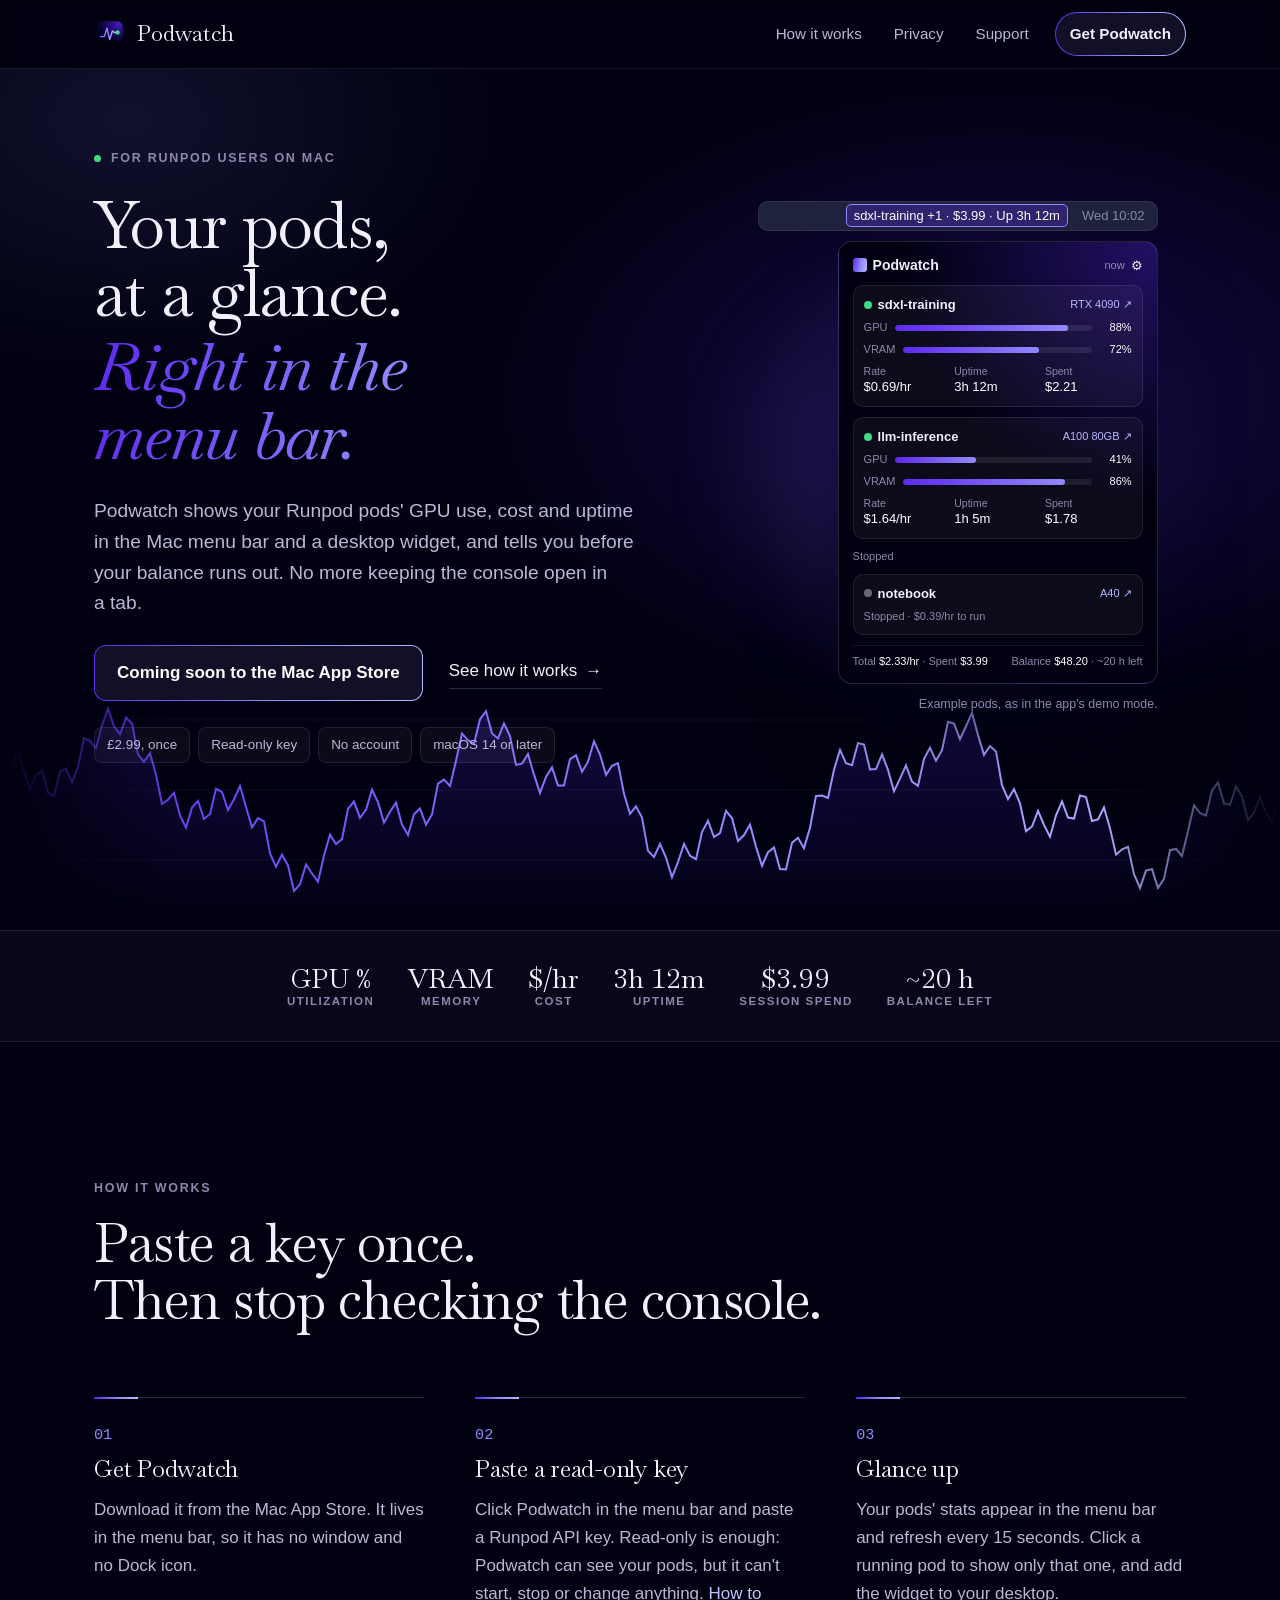
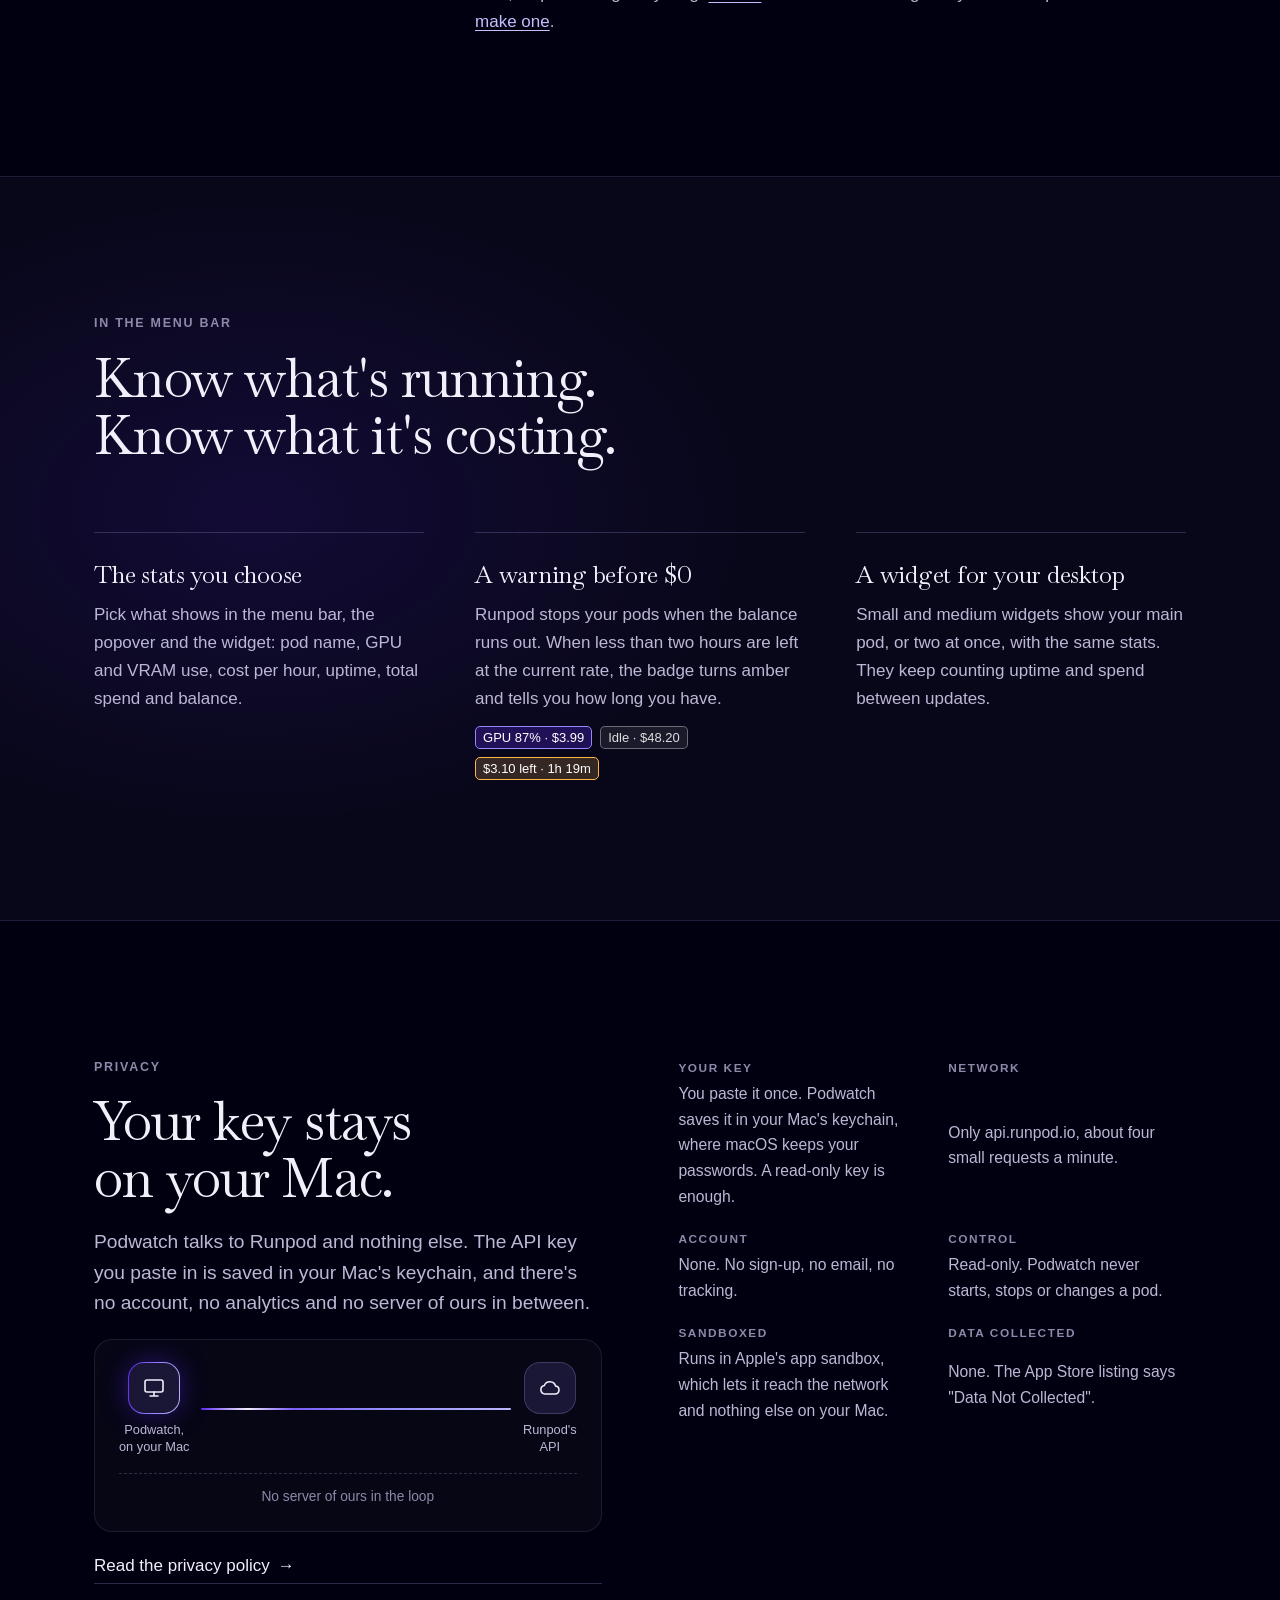
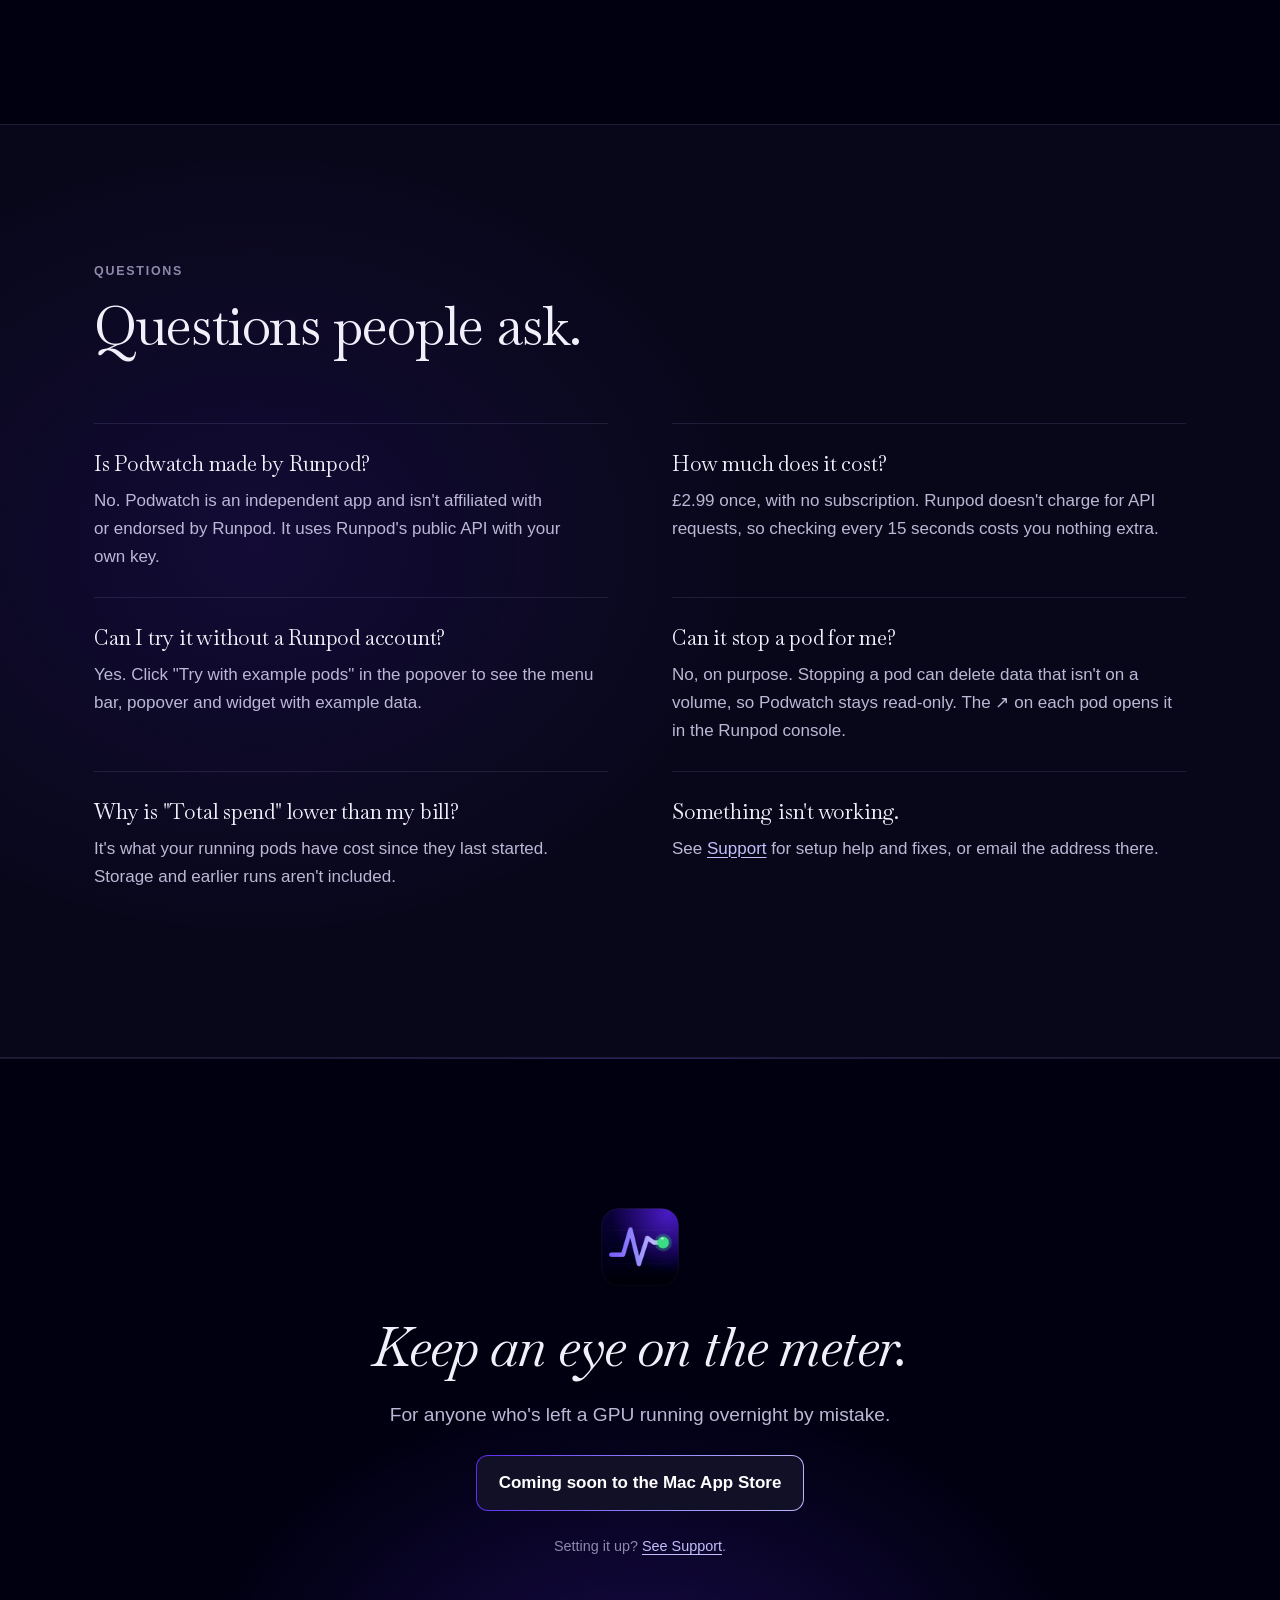
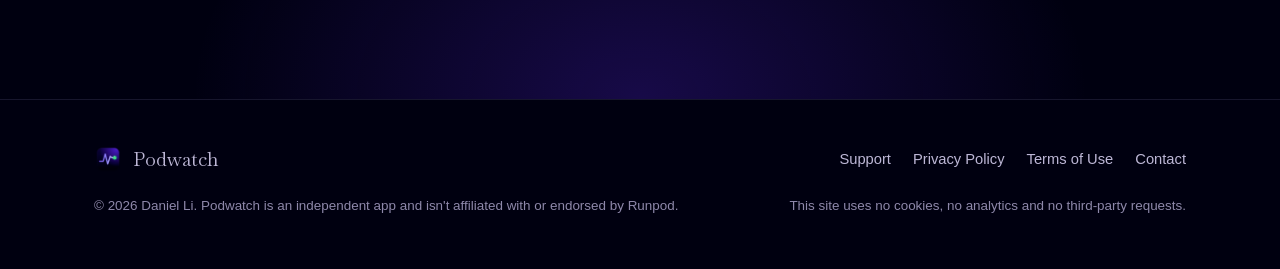
==== index.html @ 07f197e3 "Podwatch support site: home, support and privacy pages Co-Authored-By: Claude Opus 5.5 <noreply@anth" ====
<!doctype html>
<html lang="en">
<head>
<meta charset="utf-8">
<meta name="viewport" content="width=device-width, initial-scale=1, viewport-fit=cover">
<title>Podwatch: Runpod Pod Stats in Your Mac Menu Bar</title>
<meta name="description" content="Podwatch shows your Runpod pods' GPU use, cost, uptime and spend in the Mac menu bar and a desktop widget, and warns you before your balance runs out.">
<link rel="canonical" href="https://dashing-daniel-li.github.io/podwatch-support/">
<meta name="theme-color" content="#000010">
<meta property="og:title" content="Podwatch for Runpod">
<meta property="og:description" content="Your Runpod pods' GPU use, cost and uptime, right in the Mac menu bar.">
<meta property="og:type" content="website">
<meta property="og:url" content="https://dashing-daniel-li.github.io/podwatch-support/">
<meta property="og:image" content="https://dashing-daniel-li.github.io/podwatch-support/assets/icon-512.png">
<link rel="icon" type="image/png" sizes="64x64" href="assets/icon-64.png">
<link rel="apple-touch-icon" href="assets/icon-180.png">
<link rel="preload" href="assets/fonts/baskervville-latin.woff2" as="font" type="font/woff2" crossorigin>
<link rel="stylesheet" href="style.css?v=1">
<script type="application/ld+json">
{
  "@context": "https://schema.org",
  "@type": "SoftwareApplication",
  "name": "Podwatch for Runpod",
  "description": "A Mac menu bar app and widget that shows your Runpod pods' GPU use, cost, uptime and spend, and warns before your balance runs out.",
  "applicationCategory": "DeveloperApplication",
  "operatingSystem": "macOS 14",
  "url": "https://dashing-daniel-li.github.io/podwatch-support/",
  "offers": {"@type": "Offer", "price": "2.99", "priceCurrency": "GBP"},
  "author": {"@type": "Person", "name": "Daniel Li"}
}
</script>
</head>
<body>
<a class="skip" href="#main">Skip to content</a>

<header class="site-header">
  <div class="wrap">
    <a class="brand" href="./"><img src="assets/icon-64.png" alt="" width="32" height="32"><span>Podwatch</span></a>
    <nav class="site-nav" aria-label="Site">
      <a href="./#how">How it works</a>
      <a href="privacy.html">Privacy</a>
      <a href="support.html">Support</a>
      <!-- Swap for the Mac App Store link once the app is approved. -->
      <a class="get" href="./#get">Get Podwatch</a>
    </nav>
  </div>
</header>

<main id="main">

<section class="hero" aria-labelledby="hero-title">
  <canvas class="hero-trace" aria-hidden="true"></canvas>
  <div class="wrap">
    <div class="hero-copy">
      <p class="eyebrow"><span class="live" aria-hidden="true"></span>For Runpod users on Mac</p>
      <h1 id="hero-title">Your pods, at a glance. <em class="accent">Right in the menu bar.</em></h1>
      <p class="lede">Podwatch shows your Runpod pods' GPU use, cost and uptime in the Mac menu bar and a desktop widget, and tells you before your balance runs out. No more keeping the console open in a tab.</p>
      <div class="hero-cta" id="get">
        <!-- Replace with Apple's "Download on the Mac App Store" badge and link once approved. -->
        <span class="btn soon">Coming soon to the Mac App Store</span>
        <a class="text-link" href="#how">See how it works <span aria-hidden="true">→</span></a>
      </div>
      <ul class="hero-facts" aria-label="At a glance">
        <li>£2.99, once</li><li>Read-only key</li><li>No account</li><li>macOS 14 or later</li>
      </ul>
    </div>

    <div class="stage">
      <div class="desk" role="img" aria-label="The Podwatch menu bar badge reading sdxl-training +1 · $3.99 · Up 3h 12m, with the popover open below it showing two running pods, one stopped pod and the account balance.">
        <div class="menubar"><span class="badge">sdxl-training +1 · $3.99 · Up 3h 12m</span><span class="dim">Wed 10:02</span></div>
        <div class="pop">
          <div class="ph"><span class="sq"></span><b>Podwatch</b><span class="t">now</span><span aria-hidden="true">⚙︎</span></div>
          <div class="card">
            <div class="row"><span class="dot"></span><span class="nm">sdxl-training</span><span class="gpu">RTX 4090 ↗</span></div>
            <div class="g">GPU<i><b data-w="87" style="--w:87%"></b></i><em>87%</em></div>
            <div class="g">VRAM<i><b data-w="71" style="--w:71%"></b></i><em>71%</em></div>
            <div class="figs"><div>Rate<b>$0.69/hr</b></div><div>Uptime<b>3h 12m</b></div><div>Spent<b>$2.21</b></div></div>
          </div>
          <div class="card">
            <div class="row"><span class="dot"></span><span class="nm">llm-inference</span><span class="gpu">A100 80GB ↗</span></div>
            <div class="g">GPU<i><b data-w="42" style="--w:42%"></b></i><em>42%</em></div>
            <div class="g">VRAM<i><b data-w="88" style="--w:88%"></b></i><em>88%</em></div>
            <div class="figs"><div>Rate<b>$1.64/hr</b></div><div>Uptime<b>1h 5m</b></div><div>Spent<b>$1.78</b></div></div>
          </div>
          <span class="grp">Stopped</span>
          <div class="card">
            <div class="row"><span class="dot off"></span><span class="nm">notebook</span><span class="gpu">A40 ↗</span></div>
            <span class="stopped">Stopped · $0.39/hr to run</span>
          </div>
          <div class="sum"><span>Total <b>$2.33/hr</b> · Spent <b>$3.99</b></span><span>Balance <b>$48.20</b> · ~20 h left</span></div>
        </div>
        <p class="example">Example pods, as in the app's demo mode.</p>
      </div>
    </div>
  </div>
</section>

<section class="band" aria-label="What it shows">
  <div class="wrap">
    <ul>
      <li><b>GPU %</b><span>Utilization</span></li>
      <li><b>VRAM</b><span>Memory</span></li>
      <li><b>$/hr</b><span>Cost</span></li>
      <li><b>3h 12m</b><span>Uptime</span></li>
      <li><b>$3.99</b><span>Session spend</span></li>
      <li><b>~20 h</b><span>Balance left</span></li>
    </ul>
  </div>
</section>

<section class="section" id="how" aria-labelledby="how-title">
  <div class="wrap">
    <div class="section-head">
      <p class="eyebrow">How it works</p>
      <h2 id="how-title">Paste a key once. <br>Then stop checking the console.</h2>
    </div>
    <ol class="steps-flow">
      <li>
        <h3>Get Podwatch</h3>
        <p>Download it from the Mac App Store. It lives in the menu bar, so it has no window and no Dock icon.</p>
      </li>
      <li>
        <h3>Paste a read-only key</h3>
        <p>Click Podwatch in the menu bar and paste a Runpod API key. Read-only is enough: Podwatch can see your pods, but it can't start, stop or change anything. <a href="support.html#api-key">How to make one</a>.</p>
      </li>
      <li>
        <h3>Glance up</h3>
        <p>Your pods' stats appear in the menu bar and refresh every 15 seconds. Click a running pod to show only that one, and add the widget to your desktop.</p>
      </li>
    </ol>
  </div>
</section>

<section class="section alt" aria-labelledby="features-title">
  <div class="wrap">
    <div class="section-head">
      <p class="eyebrow">In the menu bar</p>
      <h2 id="features-title">Know what's running. <br>Know what it's costing.</h2>
    </div>
    <ul class="features">
      <li>
        <h3>The stats you choose</h3>
        <p>Pick what shows in the menu bar, the popover and the widget: pod name, GPU and VRAM use, cost per hour, uptime, total spend and balance.</p>
      </li>
      <li>
        <h3>A warning before $0</h3>
        <p>Runpod stops your pods when the balance runs out. When less than two hours are left at the current rate, the badge turns amber and tells you how long you have.</p>
        <div class="chips"><span class="badge">GPU 87% · $3.99</span><span class="badge idle">Idle · $48.20</span><span class="badge low">$3.10 left · 1h 19m</span></div>
      </li>
      <li>
        <h3>A widget for your desktop</h3>
        <p>Small and medium widgets show your main pod, or two at once, with the same stats. They keep counting uptime and spend between updates.</p>
      </li>
    </ul>
  </div>
</section>

<section class="section" id="privacy" aria-labelledby="privacy-title">
  <div class="wrap privacy-grid">
    <div class="section-head" style="margin-bottom:0">
      <p class="eyebrow">Privacy</p>
      <h2 id="privacy-title">Your key stays on your Mac.</h2>
      <p class="lede">Podwatch talks to Runpod and nothing else. The API key you paste in is saved in your Mac's keychain, and there's no account, no analytics and no server of ours in between.</p>
      <div class="flow" role="img" aria-label="Podwatch on your Mac asks Runpod's API for your pod stats directly. No other server is involved.">
        <div class="node mac"><div class="glyph"><svg viewBox="0 0 24 24" fill="none" stroke="currentColor" stroke-width="1.6"><rect x="3" y="4" width="18" height="12" rx="2"/><path d="M8 20h8M12 16v4" stroke-linecap="round"/></svg></div><small>Podwatch,<br>on your Mac</small></div>
        <div class="line"></div>
        <div class="node"><div class="glyph"><svg viewBox="0 0 24 24" fill="none" stroke="currentColor" stroke-width="1.6" stroke-linecap="round"><path d="M7 18h10a4 4 0 0 0 .6-7.95A6 6 0 0 0 6.3 9.5 4.3 4.3 0 0 0 7 18z"/></svg></div><small>Runpod's<br>API</small></div>
        <p class="flow-note">No server of ours in the loop</p>
      </div>
      <a class="text-link" href="privacy.html">Read the privacy policy <span aria-hidden="true">→</span></a>
    </div>
    <dl class="facts">
      <div><dt>Your key</dt><dd>You paste it once. Podwatch saves it in your Mac's keychain, where macOS keeps your passwords. A read-only key is enough.</dd></div>
      <div><dt>Network</dt><dd>Only api.runpod.io, about four small requests a minute.</dd></div>
      <div><dt>Account</dt><dd>None. No sign-up, no email, no tracking.</dd></div>
      <div><dt>Control</dt><dd>Read-only. Podwatch never starts, stops or changes a pod.</dd></div>
      <div><dt>Sandboxed</dt><dd>Runs in Apple's app sandbox, which lets it reach the network and nothing else on your Mac.</dd></div>
      <div><dt>Data collected</dt><dd>None. The App Store listing says "Data Not Collected".</dd></div>
    </dl>
  </div>
</section>

<section class="section alt" id="faq" aria-labelledby="faq-title">
  <div class="wrap">
    <div class="section-head">
      <p class="eyebrow">Questions</p>
      <h2 id="faq-title">Questions people ask.</h2>
    </div>
    <div class="qa-list">
      <div class="qa"><h3>Is Podwatch made by Runpod?</h3><p>No. Podwatch is an independent app and isn't affiliated with or endorsed by Runpod. It uses Runpod's public API with your own key.</p></div>
      <div class="qa"><h3>How much does it cost?</h3><p>£2.99 once, with no subscription. Runpod doesn't charge for API requests, so checking every 15 seconds costs you nothing extra.</p></div>
      <div class="qa"><h3>Can I try it without a Runpod account?</h3><p>Yes. Click "Try with example pods" in the popover to see the menu bar, popover and widget with example data.</p></div>
      <div class="qa"><h3>Can it stop a pod for me?</h3><p>No, on purpose. Stopping a pod can delete data that isn't on a volume, so Podwatch stays read-only. The ↗ on each pod opens it in the Runpod console.</p></div>
      <div class="qa"><h3>Why is "Total spend" lower than my bill?</h3><p>It's what your running pods have cost since they last started. Storage and earlier runs aren't included.</p></div>
      <div class="qa"><h3>Something isn't working.</h3><p>See <a href="support.html">Support</a> for setup help and fixes, or email the address there.</p></div>
    </div>
  </div>
</section>

<section class="section closing" aria-labelledby="closing-title">
  <div class="wrap">
    <img class="closing-icon" src="assets/icon-256.png" srcset="assets/icon-256.png 1x, assets/icon-512.png 2x" alt="" width="96" height="96" loading="lazy">
    <h2 id="closing-title">Keep an eye on the meter.</h2>
    <p class="lede">For anyone who's left a GPU running overnight by mistake.</p>
    <span class="btn soon">Coming soon to the Mac App Store</span>
    <p class="fine">Setting it up? <a href="support.html">See Support</a>.</p>
  </div>
</section>

</main>

<footer class="site-footer">
  <div class="wrap">
    <a class="brand" href="./"><img src="assets/icon-64.png" alt="" width="28" height="28"><span>Podwatch</span></a>
    <ul>
      <li><a href="support.html">Support</a></li>
      <li><a href="privacy.html">Privacy Policy</a></li>
      <li><a href="https://www.apple.com/legal/internet-services/itunes/dev/stdeula/">Terms of Use</a></li>
      <li><a href="mailto:daniel.li.work+podwatch@gmail.com">Contact</a></li>
    </ul>
    <p class="copy"><span>© 2026 Daniel Li. Podwatch is an independent app and isn't affiliated with or endorsed by Runpod.</span><span>This site uses no cookies, no analytics and no third-party requests.</span></p>
  </div>
</footer>

<script src="assets/site.js" defer></script>
</body>
</html>
---- style.css ----
/* Podwatch — site styles.
   Laid out like the Sotto Voce site; coloured like the app: its night (#000010) and Runpod's
   purple, violet and lavender, the same tokens as the app's Theme.swift.
   Self-hosted type, no third-party requests of any kind. */

@font-face {
  font-family: "Baskervville";
  src: url("assets/fonts/baskervville-latin.woff2") format("woff2");
  font-weight: 400 700;
  font-style: normal;
  font-display: swap;
}
@font-face {
  font-family: "Baskervville";
  src: url("assets/fonts/baskervville-italic-latin.woff2") format("woff2");
  font-weight: 400 700;
  font-style: italic;
  font-display: swap;
}

:root {
  color-scheme: dark;

  --ink-0: #000010;
  --ink-1: #08071a;
  --ink-2: #121027;
  --ink-3: #1a1636;
  --line: rgba(187, 182, 253, 0.12);
  --line-strong: rgba(187, 182, 253, 0.22);

  --text: #f1effa;
  --text-2: #bdb7d6;
  --text-3: #8e88aa;

  --purple: #5d29f0;
  --violet: #9289fe;
  --lavender: #bbb6fd;
  --grad: linear-gradient(100deg, var(--purple) 0%, var(--violet) 55%, var(--lavender) 100%);
  --green: #3ddc84;
  --amber: #ffb547;
  --link: #c4bffd;

  --serif: "Baskervville", "Baskerville", "Hoefler Text", Georgia, "Times New Roman", serif;
  --sans: -apple-system, BlinkMacSystemFont, "SF Pro Text", "Segoe UI", Roboto, "Helvetica Neue", Arial, sans-serif;
  --mono: ui-monospace, "SF Mono", Menlo, Consolas, monospace;

  --wrap: 1180px;
  --gutter: clamp(20px, 5vw, 44px);
  --radius-md: 18px;
  --radius-sm: 12px;
  --ease-out: cubic-bezier(0.22, 1, 0.36, 1);
}

*, *::before, *::after { box-sizing: border-box; }
html { background: var(--ink-0); scroll-behavior: smooth; scroll-padding-top: 88px; -webkit-text-size-adjust: 100%; }
body { margin: 0; background: var(--ink-0); color: var(--text-2); font: 400 17px/1.65 var(--sans); -webkit-font-smoothing: antialiased; overflow-x: hidden; }
img, svg, canvas { display: block; max-width: 100%; }
a { color: var(--link); text-decoration-thickness: 1px; text-underline-offset: 3px; transition: color 0.2s; }
a:hover { color: var(--text); }
:focus-visible { outline: 2px solid var(--violet); outline-offset: 3px; border-radius: 6px; }
strong { color: var(--text); font-weight: 600; }
h1, h2, h3 { font-family: var(--serif); font-weight: 400; color: var(--text); margin: 0; text-wrap: balance; letter-spacing: -0.01em; font-variant-numeric: lining-nums; }
h1 { font-size: clamp(2.6rem, 5.2vw, 4.6rem); line-height: 1.03; letter-spacing: -0.025em; }
h2 { font-size: clamp(2.1rem, 4.2vw, 3.4rem); line-height: 1.06; letter-spacing: -0.02em; }
h3 { font-size: 1.5rem; line-height: 1.2; }
p { margin: 0; text-wrap: pretty; }
.accent { background: var(--grad); -webkit-background-clip: text; background-clip: text; color: transparent; }

.skip { position: absolute; left: 16px; top: -60px; z-index: 200; background: var(--text); color: var(--ink-0); padding: 10px 16px; border-radius: 10px; font-weight: 600; text-decoration: none; }
.skip:focus { top: 12px; }

.wrap { max-width: var(--wrap); margin: 0 auto; padding-inline: max(var(--gutter), env(safe-area-inset-left, 0px)) max(var(--gutter), env(safe-area-inset-right, 0px)); }
.narrow { max-width: 820px; }
.eyebrow { display: inline-flex; align-items: center; gap: 10px; font: 600 0.78rem/1 var(--sans); letter-spacing: 0.14em; text-transform: uppercase; color: var(--text-3); }
.eyebrow .live { width: 7px; height: 7px; border-radius: 50%; background: var(--green); animation: live 2.4s var(--ease-out) infinite; }
@keyframes live { 0% { box-shadow: 0 0 0 0 rgba(61, 220, 132, 0.55); } 70% { box-shadow: 0 0 0 9px rgba(61, 220, 132, 0); } 100% { box-shadow: 0 0 0 0 rgba(61, 220, 132, 0); } }
.lede { font-size: clamp(1.08rem, 1.5vw, 1.24rem); line-height: 1.6; max-width: 36em; }
.fine { font-size: 0.9rem; color: var(--text-3); }

/* ---------- Header ---------- */

.site-header { position: sticky; top: 0; padding-top: env(safe-area-inset-top, 0px); z-index: 50; background: rgba(0, 0, 16, 0.86); -webkit-backdrop-filter: saturate(160%) blur(18px); backdrop-filter: saturate(160%) blur(18px); border-bottom: 1px solid var(--line); }
.site-header .wrap { display: flex; align-items: center; justify-content: space-between; gap: 20px; height: 68px; }
.brand { display: inline-flex; align-items: center; gap: 11px; color: var(--text); text-decoration: none; font-family: var(--serif); font-size: 1.4rem; white-space: nowrap; }
.brand:hover { color: var(--text); }
.brand img { width: 32px; height: 32px; }
.site-nav { display: flex; align-items: center; gap: 4px; }
.site-nav a { padding: 8px 14px; border-radius: 999px; color: var(--text-2); font-size: 0.95rem; text-decoration: none; white-space: nowrap; }
.site-nav a:hover { color: var(--text); background: rgba(255, 255, 255, 0.05); }
.site-nav a[aria-current="page"] { color: var(--text); background: rgba(255, 255, 255, 0.07); }
.site-nav .get { margin-left: 8px; color: var(--text); font-weight: 600; background: linear-gradient(var(--ink-2), var(--ink-2)) padding-box, var(--grad) border-box; border: 1px solid transparent; }
@media (max-width: 760px) { .site-nav a:not(.get) { display: none; } }

/* ---------- Buttons ---------- */

.btn { display: inline-flex; align-items: center; gap: 10px; padding: 13px 22px; border-radius: 12px; background: var(--grad); color: #fff; font-weight: 600; text-decoration: none; box-shadow: 0 10px 30px -10px rgba(93, 41, 240, 0.7); transition: transform 0.25s var(--ease-out); }
.btn:hover { color: #fff; transform: translateY(-2px); }
.btn svg { width: 18px; height: 18px; }
.btn.soon { background: linear-gradient(var(--ink-2), var(--ink-2)) padding-box, var(--grad) border-box; border: 1px solid transparent; box-shadow: none; cursor: default; }
.btn.soon:hover { transform: none; }
.text-link { display: inline-flex; gap: 8px; color: var(--text); font-weight: 500; text-decoration: none; border-bottom: 1px solid var(--line-strong); padding-bottom: 3px; }
.text-link:hover { color: var(--text); border-color: var(--violet); }

/* ---------- Hero ---------- */

.hero { position: relative; isolation: isolate; overflow: hidden; padding-block: clamp(48px, 6.5vw, 88px) clamp(110px, 13vw, 170px);
  background: radial-gradient(60% 55% at 78% 38%, rgba(93, 41, 240, 0.26), transparent 70%), radial-gradient(45% 45% at 10% 6%, rgba(146, 137, 254, 0.12), transparent 70%), var(--ink-0); }
.hero-trace { position: absolute; left: 0; right: 0; bottom: 0; width: 100%; height: clamp(160px, 22vw, 280px); z-index: -1; -webkit-mask-image: linear-gradient(90deg, transparent, #000 14%, #000 86%, transparent); mask-image: linear-gradient(90deg, transparent, #000 14%, #000 86%, transparent); }
.hero .wrap { display: grid; grid-template-columns: minmax(0, 1.1fr) minmax(0, 0.9fr); align-items: center; gap: clamp(40px, 6vw, 80px); }
.hero-copy { display: grid; gap: 26px; justify-items: start; min-width: 0; }
.hero h1 em { font-style: italic; display: block; margin-top: 0.08em; }
.hero-cta { display: flex; flex-wrap: wrap; align-items: center; gap: 16px 26px; }
.hero-facts { display: flex; flex-wrap: wrap; gap: 8px; margin: 0; padding: 0; list-style: none; }
.hero-facts li { font-size: 0.84rem; padding: 6px 12px; border-radius: 8px; background: rgba(255, 255, 255, 0.04); border: 1px solid var(--line); }
@media (max-width: 900px) { .hero .wrap { grid-template-columns: 1fr; } }

/* ---------- The app, drawn as it looks ---------- */

.stage { position: relative; display: grid; justify-items: center; min-width: 0; }
.stage::before { content: ""; position: absolute; inset: 6% -6% 2%; background: radial-gradient(closest-side, rgba(93, 41, 240, 0.4), rgba(146, 137, 254, 0.1) 60%, transparent); filter: blur(30px); z-index: -1; }
.desk { width: min(400px, 100%); display: grid; gap: 10px; }
.menubar { display: flex; align-items: center; justify-content: flex-end; gap: 14px; height: 30px; padding-inline: 12px; border-radius: 10px; background: rgba(40, 46, 70, 0.75); border: 1px solid rgba(255, 255, 255, 0.08); font: 500 13px/1 var(--sans); color: rgba(255, 255, 255, 0.85); }
.menubar .dim { opacity: 0.55; }
.badge { font: 500 13px/1 var(--sans); font-variant-numeric: tabular-nums; padding: 4px 7px; border-radius: 5px; border: 1.5px solid var(--violet); background: rgba(93, 41, 240, 0.28); color: #fff; white-space: nowrap; }
.badge.idle { border-color: rgba(255, 255, 255, 0.35); background: rgba(255, 255, 255, 0.08); color: rgba(255, 255, 255, 0.85); }
.badge.low { border-color: var(--amber); background: rgba(255, 181, 71, 0.18); }
.pop { margin-left: auto; width: min(320px, 100%); border-radius: 14px; padding: 14px; display: grid; gap: 10px; font: 13px/1.35 var(--sans); color: var(--text);
  background: radial-gradient(260px 260px at 100% 0%, rgba(93, 41, 240, 0.38), transparent), var(--ink-0); border: 1px solid rgba(255, 255, 255, 0.14); box-shadow: 0 50px 100px -30px rgba(2, 2, 20, 0.95); }
.ph { display: flex; align-items: center; gap: 6px; }
.ph .sq { width: 14px; height: 14px; border-radius: 3px; background: var(--grad); }
.ph b { font-size: 14px; }
.ph .t { margin-left: auto; font-size: 11px; color: var(--text-3); }
.card { border-radius: 10px; padding: 10px; background: rgba(255, 255, 255, 0.045); border: 1px solid rgba(255, 255, 255, 0.09); display: grid; gap: 7px; }
.card.sel { background: rgba(93, 41, 240, 0.2); border: 1.5px solid var(--violet); }
.row { display: flex; align-items: center; gap: 6px; }
.dot { width: 8px; height: 8px; border-radius: 50%; background: var(--green); flex: none; }
.dot.off { background: rgba(204, 198, 223, 0.5); }
.nm { font-weight: 600; }
.gpu { margin-left: auto; color: var(--lavender); font-size: 11px; }
.g { display: flex; align-items: center; gap: 8px; font-size: 11px; color: var(--text-3); }
.g i { flex: 1; height: 6px; border-radius: 3px; background: rgba(255, 255, 255, 0.08); overflow: hidden; }
.g i b { display: block; height: 100%; width: var(--w); border-radius: 3px; background: linear-gradient(90deg, var(--purple), var(--violet)); transition: width 1.2s var(--ease-out); }
.g em { font-style: normal; color: #fff; width: 32px; text-align: right; font-variant-numeric: tabular-nums; }
.figs { display: grid; grid-template-columns: repeat(3, 1fr); gap: 4px; }
.figs div { display: grid; font-size: 10.5px; color: var(--text-3); }
.figs b { font-weight: 400; font-size: 13px; color: #fff; font-variant-numeric: tabular-nums; }
.grp, .stopped { font-size: 11px; color: var(--text-3); }
.sum { display: flex; justify-content: space-between; gap: 8px; padding-top: 8px; border-top: 1px solid rgba(255, 255, 255, 0.09); font-size: 11px; color: var(--text-3); }
.sum b { color: #fff; font-weight: 500; }
.example { font-size: 0.78rem; color: var(--text-3); text-align: right; width: min(400px, 100%); }

/* ---------- Sections ---------- */

.band { padding-block: 34px; border-block: 1px solid var(--line); background: var(--ink-1); }
.band ul { list-style: none; margin: 0; padding: 0; display: flex; flex-wrap: wrap; justify-content: center; gap: 10px 34px; }
.band li { display: grid; justify-items: center; gap: 4px; }
.band b { font: 400 1.7rem/1 var(--serif); color: var(--text); font-variant-numeric: lining-nums tabular-nums; }
.band span { font: 600 0.72rem/1 var(--sans); letter-spacing: 0.13em; text-transform: uppercase; color: var(--text-3); }

.section { padding-block: clamp(80px, 11vw, 140px); }
.section-head { max-width: 760px; display: grid; gap: 20px; margin-bottom: clamp(40px, 6vw, 68px); }
.alt { background: radial-gradient(55% 60% at 20% 45%, rgba(93, 41, 240, 0.13), transparent 70%), var(--ink-1); border-block: 1px solid var(--line); }

.steps-flow { list-style: none; margin: 0; padding: 0; display: grid; grid-template-columns: repeat(3, minmax(0, 1fr)); gap: clamp(28px, 4vw, 56px); counter-reset: step; }
.steps-flow li { position: relative; padding-top: 30px; border-top: 1px solid var(--line-strong); display: grid; gap: 12px; align-content: start; min-width: 0; }
.steps-flow li::before { counter-increment: step; content: counter(step, decimal-leading-zero); font: 400 0.95rem/1 var(--mono); color: var(--violet); }
.steps-flow li::after { content: ""; position: absolute; top: -1px; left: 0; width: 44px; height: 2px; background: var(--grad); }
@media (max-width: 820px) { .steps-flow { grid-template-columns: 1fr; } }

.features { list-style: none; margin: 0; padding: 0; display: grid; grid-template-columns: repeat(3, minmax(0, 1fr)); gap: clamp(28px, 4vw, 56px); }
.features li { padding-top: 28px; border-top: 1px solid var(--line-strong); display: grid; gap: 12px; align-content: start; }
.chips { display: flex; flex-wrap: wrap; gap: 8px; }
@media (max-width: 820px) { .features { grid-template-columns: 1fr; } }

.flow { display: grid; grid-template-columns: auto 1fr auto; align-items: center; gap: 12px; padding: 22px 24px; border-radius: var(--radius-md); background: rgba(255, 255, 255, 0.025); border: 1px solid var(--line); max-width: 620px; }
.node { display: grid; justify-items: center; gap: 8px; text-align: center; }
.node .glyph { width: 52px; height: 52px; border-radius: 16px; display: grid; place-items: center; background: var(--ink-3); border: 1px solid var(--line-strong); color: var(--text); }
.node.mac .glyph { background: linear-gradient(var(--ink-3), var(--ink-3)) padding-box, var(--grad) border-box; border: 1.5px solid transparent; box-shadow: 0 0 30px -6px rgba(93, 41, 240, 0.7); }
.node svg { width: 24px; height: 24px; }
.node small { font-size: 0.8rem; line-height: 1.3; }
.line { height: 2px; background: var(--grad); border-radius: 2px; position: relative; overflow: hidden; }
.line::after { content: ""; position: absolute; inset: 0; width: 30%; background: linear-gradient(90deg, transparent, rgba(255, 255, 255, 0.9), transparent); animation: flow 2.6s linear infinite; }
@keyframes flow { from { transform: translateX(-100%); } to { transform: translateX(340%); } }
.flow-note { grid-column: 1 / -1; text-align: center; margin-top: 6px; padding-top: 12px; border-top: 1px dashed var(--line-strong); font-size: 0.86rem; color: var(--text-3); }
.privacy-grid { display: grid; grid-template-columns: minmax(0, 1fr) minmax(0, 1fr); gap: clamp(40px, 6vw, 90px); align-items: start; }
.facts { display: grid; grid-template-columns: repeat(2, minmax(0, 1fr)); gap: 22px 32px; margin: 0; }
.facts div { display: grid; gap: 6px; }
.facts dt { font: 600 0.74rem/1.2 var(--sans); letter-spacing: 0.13em; text-transform: uppercase; color: var(--text-3); }
.facts dd { margin: 0; font-size: 0.98rem; }
@media (max-width: 900px) { .privacy-grid { grid-template-columns: 1fr; } }
@media (max-width: 560px) { .facts { grid-template-columns: 1fr; } .flow { grid-template-columns: 1fr; justify-items: center; } .line { width: 2px; height: 22px; } .line::after { display: none; } }

.qa-list { display: grid; grid-template-columns: repeat(2, minmax(0, 1fr)); gap: 0 clamp(32px, 5vw, 72px); }
.qa { padding: 26px 0; border-top: 1px solid var(--line); display: grid; gap: 10px; align-content: start; }
.qa h3 { font-size: 1.3rem; line-height: 1.3; }
@media (max-width: 820px) { .qa-list { grid-template-columns: 1fr; } }

.closing { text-align: center; background: radial-gradient(50% 70% at 50% 100%, rgba(93, 41, 240, 0.25), transparent 70%), var(--ink-0); border-top: 1px solid var(--line); }
.closing .wrap { display: grid; justify-items: center; gap: 24px; }
.closing-icon { width: 96px; height: 96px; }
.closing h2 { font-style: italic; }

/* ---------- Footer ---------- */

.site-footer { padding-block: 44px 52px; border-top: 1px solid var(--line); background: var(--ink-0); font-size: 0.92rem; }
.site-footer .wrap { display: flex; flex-wrap: wrap; justify-content: space-between; align-items: center; gap: 20px 32px; }
.site-footer .brand { font-size: 1.2rem; }
.site-footer .brand img { width: 28px; height: 28px; }
.site-footer ul { list-style: none; display: flex; flex-wrap: wrap; gap: 6px 22px; margin: 0; padding: 0; }
.site-footer a { color: var(--text-2); text-decoration: none; }
.site-footer a:hover { color: var(--text); }
.site-footer .copy { width: 100%; color: var(--text-3); font-size: 0.84rem; display: flex; flex-wrap: wrap; justify-content: space-between; gap: 8px 24px; }

/* ---------- Document pages: support, privacy ---------- */

.doc-hero { padding-block: clamp(64px, 9vw, 110px) 36px; display: grid; gap: 18px; }
.doc-hero h1 { font-size: clamp(2.6rem, 6vw, 4.4rem); }
.doc-hero .lede { max-width: 40em; }
.toc { margin-bottom: 48px; padding: 24px 28px; border-radius: var(--radius-md); background: rgba(255, 255, 255, 0.025); border: 1px solid var(--line); }
.toc h2 { font: 600 0.74rem/1 var(--sans); letter-spacing: 0.14em; text-transform: uppercase; color: var(--text-3); margin-bottom: 14px; }
.toc ol { margin: 0; padding-left: 1.3em; columns: 2; column-gap: 40px; }
.toc li { margin-bottom: 6px; break-inside: avoid; }
.toc a { color: var(--text-2); text-decoration: none; }
.toc a:hover { color: var(--text); text-decoration: underline; }
@media (max-width: 620px) { .toc ol { columns: 1; } }
.doc { padding-bottom: clamp(80px, 10vw, 130px); }
.doc h2 { font-size: clamp(1.8rem, 3.4vw, 2.4rem); margin: 64px 0 18px; padding-top: 28px; border-top: 1px solid var(--line); }
.doc h2:first-child { margin-top: 0; }
.doc > h3 { margin: 32px 0 10px; }
.doc p, .doc ul, .doc ol { margin: 0 0 16px; max-width: 40em; }
.doc li { margin-bottom: 8px; }
.doc ul { padding-left: 1.3em; }
.doc ul li::marker { color: var(--violet); }
.steps { list-style: none; counter-reset: s; padding: 0 !important; display: grid; gap: 14px; }
.steps li { counter-increment: s; position: relative; padding: 16px 20px 16px 62px; border-radius: var(--radius-sm); background: rgba(255, 255, 255, 0.025); border: 1px solid var(--line); margin: 0; }
.steps li::before { content: counter(s); position: absolute; left: 18px; top: 15px; width: 28px; height: 28px; border-radius: 50%; display: grid; place-items: center; font: 600 0.85rem/1 var(--sans); color: var(--ink-0); background: linear-gradient(135deg, #d9d6ff, #bbb6fd); }
.callout { margin: 22px 0; padding: 20px 24px; border-radius: var(--radius-md); background: linear-gradient(135deg, rgba(93, 41, 240, 0.16), rgba(146, 137, 254, 0.08)); border: 1px solid rgba(146, 137, 254, 0.3); max-width: 44em; }
.callout p:last-child { margin-bottom: 0; }
.path { font-family: var(--mono); font-size: 0.86em; color: var(--text); background: rgba(255, 255, 255, 0.06); padding: 2px 7px; border-radius: 6px; }
details.faq { border-radius: var(--radius-sm); border: 1px solid var(--line); background: rgba(255, 255, 255, 0.02); margin-bottom: 10px; max-width: 44em; }
details.faq[open] { background: rgba(255, 255, 255, 0.04); border-color: var(--line-strong); }
details.faq summary { cursor: pointer; list-style: none; padding: 16px 52px 16px 20px; position: relative; color: var(--text); font-weight: 500; }
details.faq summary::-webkit-details-marker { display: none; }
details.faq summary::after { content: ""; position: absolute; right: 22px; top: 50%; width: 9px; height: 9px; border-right: 1.5px solid var(--text-2); border-bottom: 1.5px solid var(--text-2); transform: translateY(-70%) rotate(45deg); transition: transform 0.25s var(--ease-out); }
details.faq[open] summary::after { transform: translateY(-30%) rotate(-135deg); }
details.faq .answer { padding: 0 20px 6px; }
.contact-card { padding: 24px 28px; border-radius: var(--radius-md); background: rgba(255, 255, 255, 0.03); border: 1px solid var(--line); max-width: 44em; }
.contact-card p:last-child { margin-bottom: 0; }
.email { font-size: 1.1rem; word-break: break-all; }

.lost { min-height: 70vh; display: grid; place-items: center; text-align: center; padding-block: 80px; }
.lost .wrap { display: grid; gap: 22px; justify-items: center; }

@media (prefers-reduced-motion: reduce) {
  html { scroll-behavior: auto; }
  *, *::before, *::after { animation: none !important; transition: none !important; }
}
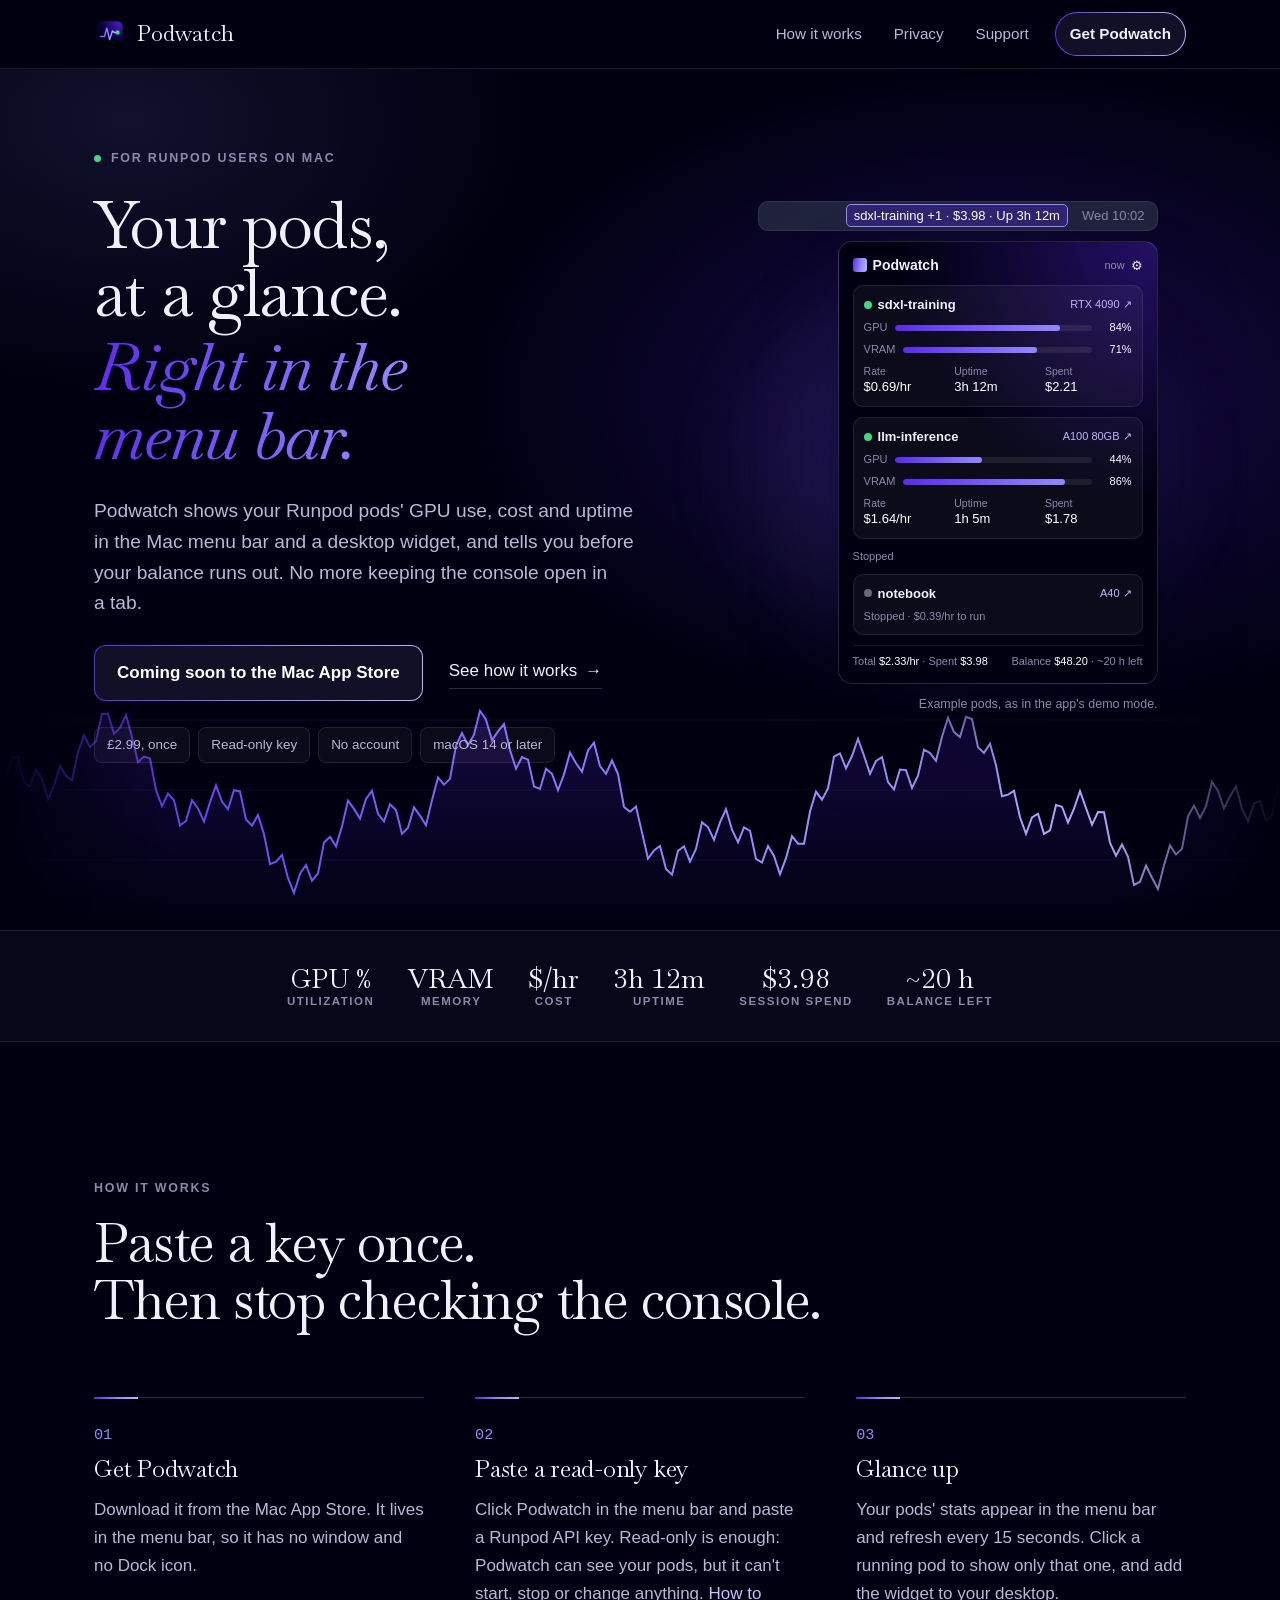
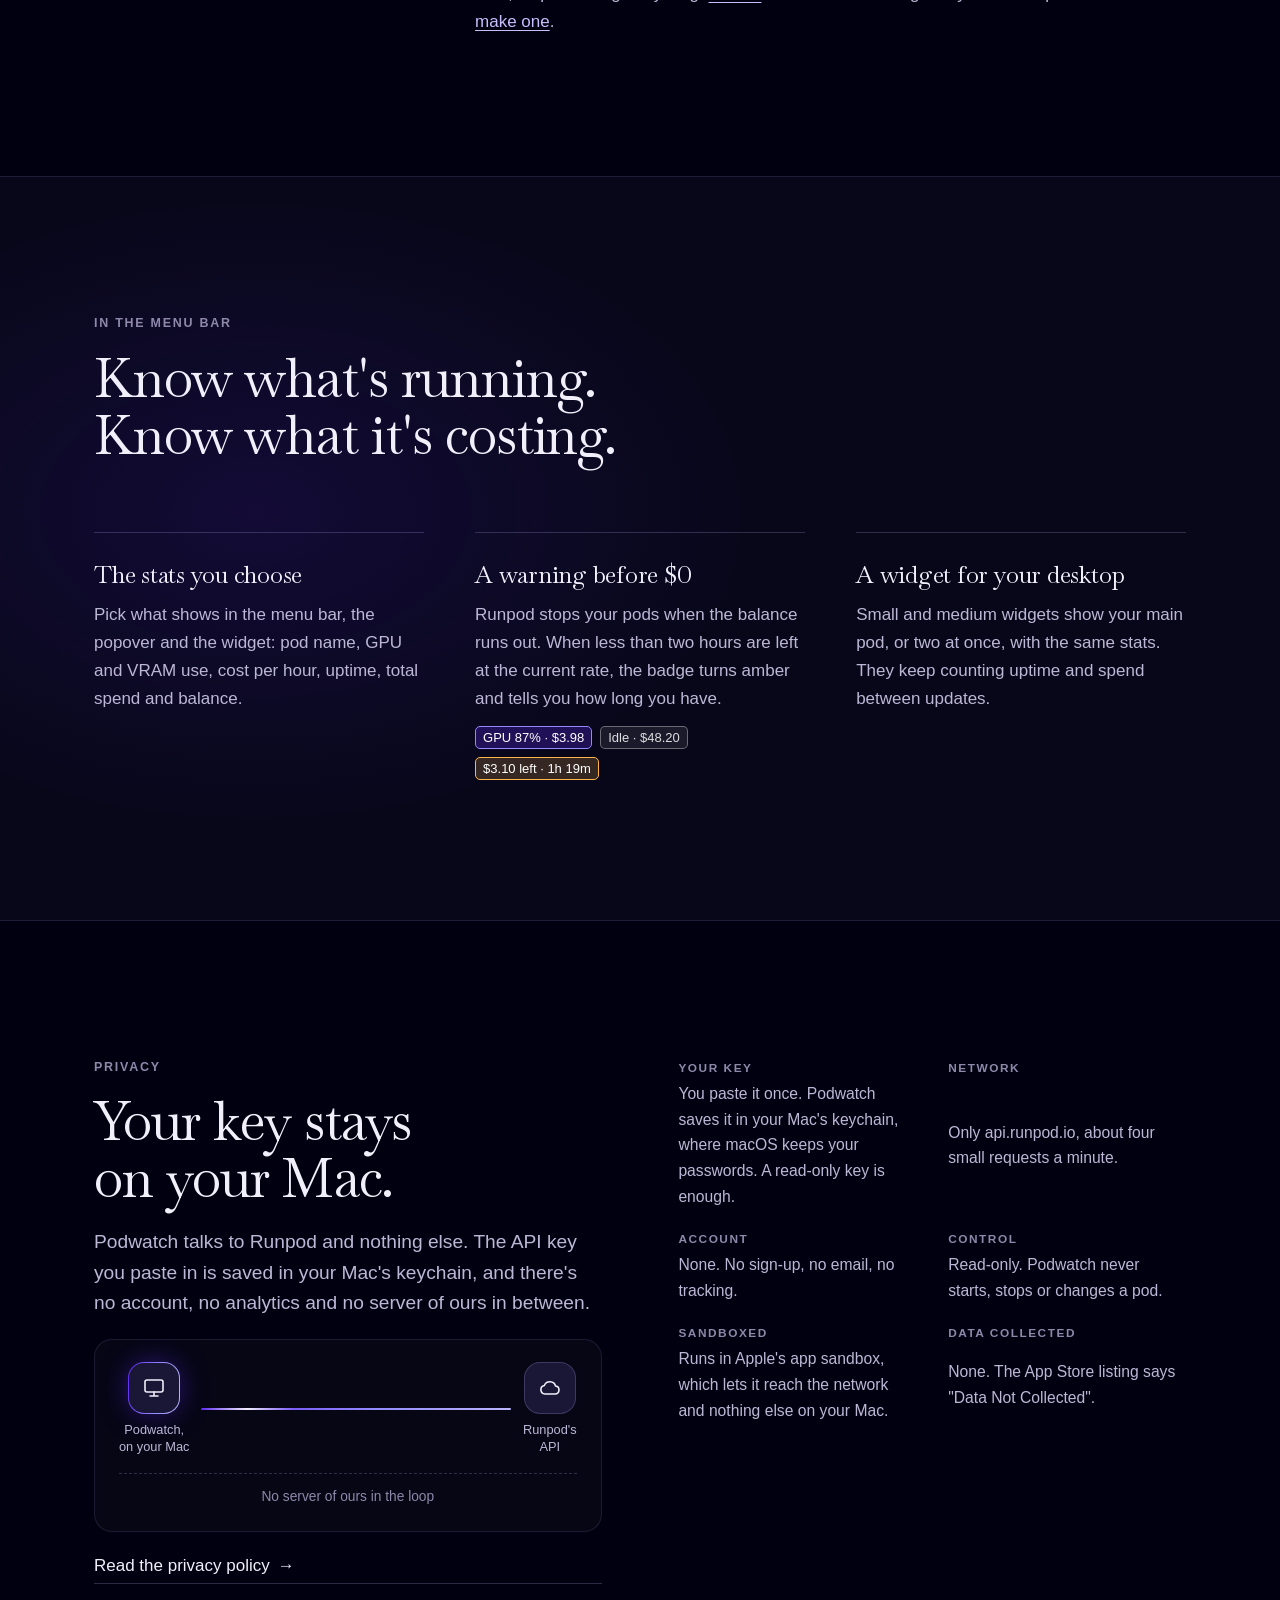
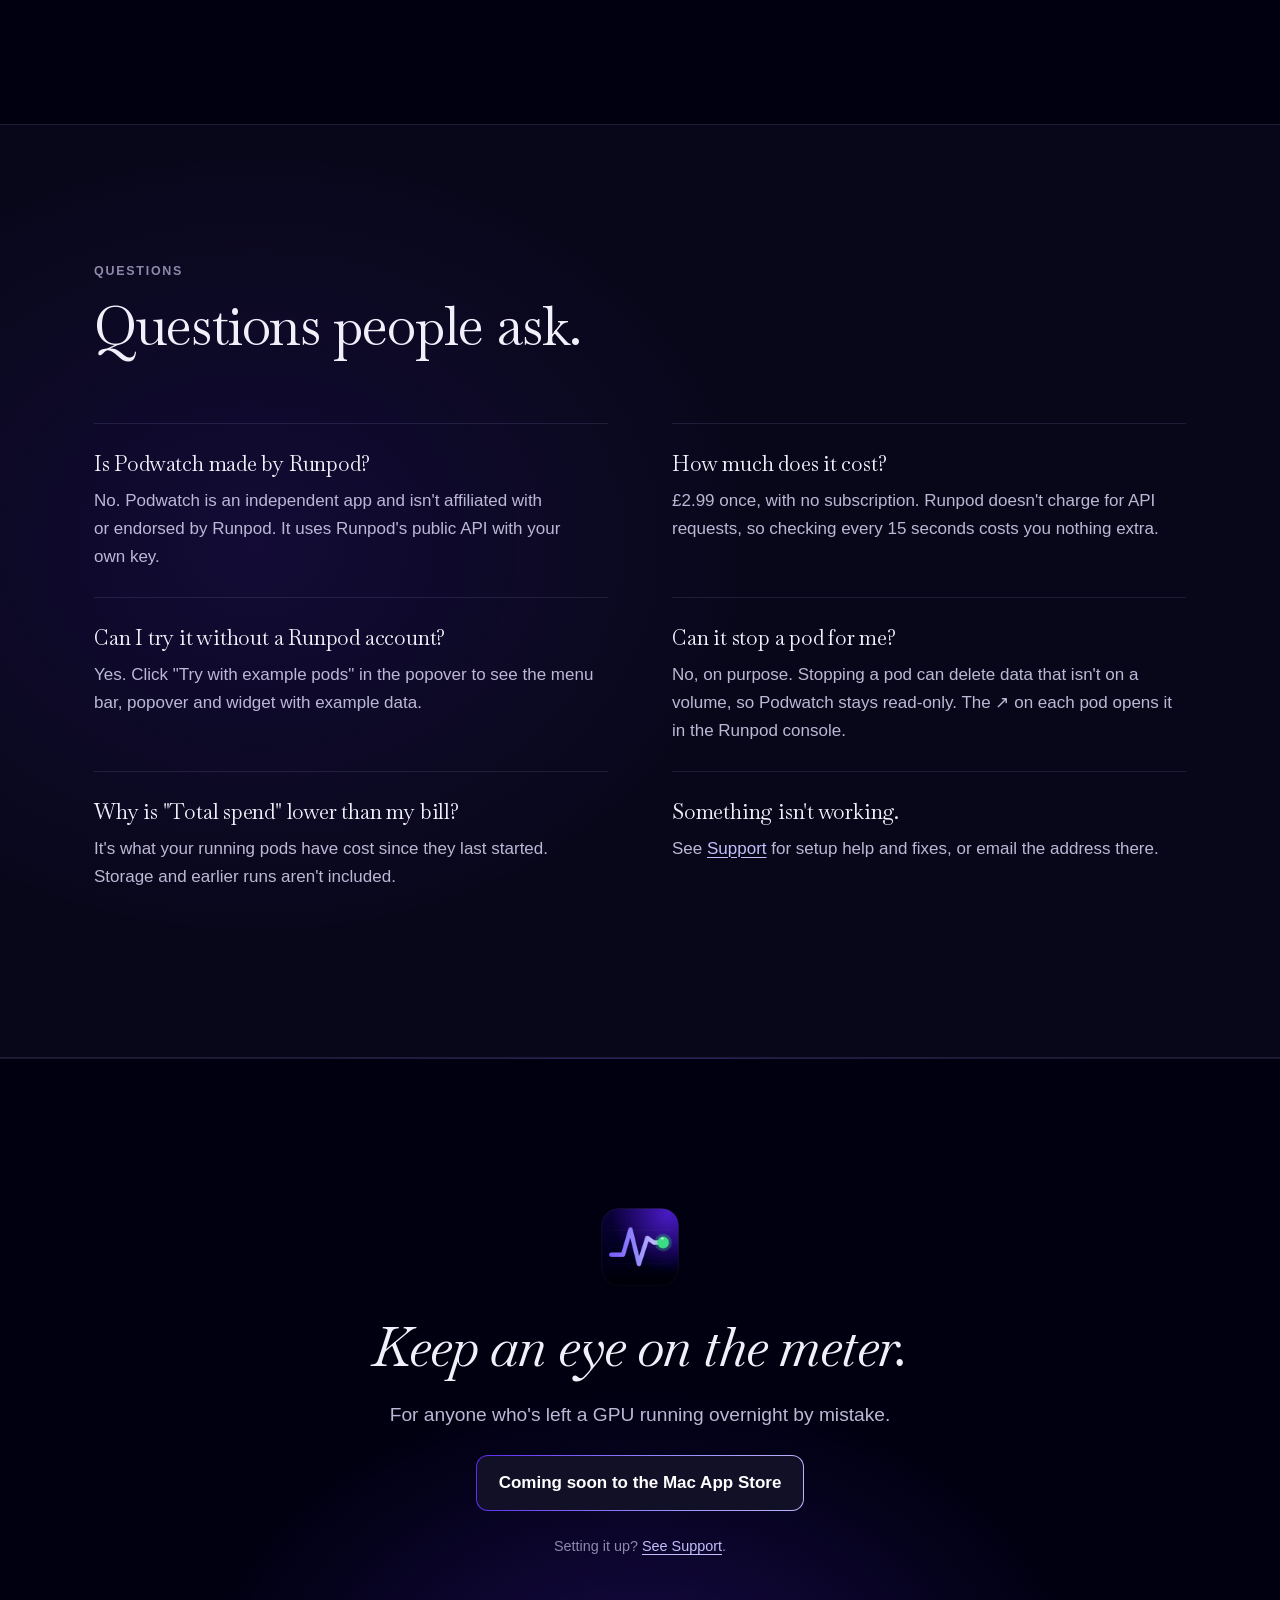
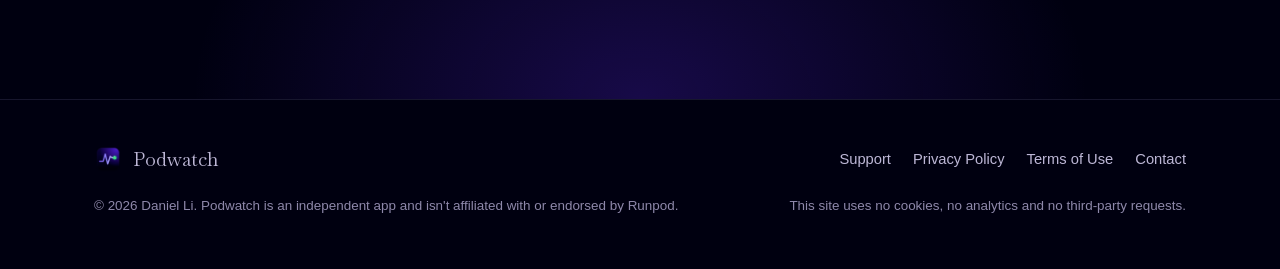
==== commit 12967fdb: "Match example spend to the app's demo data Co-Authored-By: Claude Opus 5.5 <noreply@anthropic.com>" ====
--- a/index.html
+++ b/index.html
@@ -66,8 +66,8 @@
     </div>
 
     <div class="stage">
-      <div class="desk" role="img" aria-label="The Podwatch menu bar badge reading sdxl-training +1 · $3.99 · Up 3h 12m, with the popover open below it showing two running pods, one stopped pod and the account balance.">
-        <div class="menubar"><span class="badge">sdxl-training +1 · $3.99 · Up 3h 12m</span><span class="dim">Wed 10:02</span></div>
+      <div class="desk" role="img" aria-label="The Podwatch menu bar badge reading sdxl-training +1 · $3.98 · Up 3h 12m, with the popover open below it showing two running pods, one stopped pod and the account balance.">
+        <div class="menubar"><span class="badge">sdxl-training +1 · $3.98 · Up 3h 12m</span><span class="dim">Wed 10:02</span></div>
         <div class="pop">
           <div class="ph"><span class="sq"></span><b>Podwatch</b><span class="t">now</span><span aria-hidden="true">⚙︎</span></div>
           <div class="card">
@@ -87,7 +87,7 @@
             <div class="row"><span class="dot off"></span><span class="nm">notebook</span><span class="gpu">A40 ↗</span></div>
             <span class="stopped">Stopped · $0.39/hr to run</span>
           </div>
-          <div class="sum"><span>Total <b>$2.33/hr</b> · Spent <b>$3.99</b></span><span>Balance <b>$48.20</b> · ~20 h left</span></div>
+          <div class="sum"><span>Total <b>$2.33/hr</b> · Spent <b>$3.98</b></span><span>Balance <b>$48.20</b> · ~20 h left</span></div>
         </div>
         <p class="example">Example pods, as in the app's demo mode.</p>
       </div>
@@ -102,7 +102,7 @@
       <li><b>VRAM</b><span>Memory</span></li>
       <li><b>$/hr</b><span>Cost</span></li>
       <li><b>3h 12m</b><span>Uptime</span></li>
-      <li><b>$3.99</b><span>Session spend</span></li>
+      <li><b>$3.98</b><span>Session spend</span></li>
       <li><b>~20 h</b><span>Balance left</span></li>
     </ul>
   </div>
@@ -145,7 +145,7 @@
       <li>
         <h3>A warning before $0</h3>
         <p>Runpod stops your pods when the balance runs out. When less than two hours are left at the current rate, the badge turns amber and tells you how long you have.</p>
-        <div class="chips"><span class="badge">GPU 87% · $3.99</span><span class="badge idle">Idle · $48.20</span><span class="badge low">$3.10 left · 1h 19m</span></div>
+        <div class="chips"><span class="badge">GPU 87% · $3.98</span><span class="badge idle">Idle · $48.20</span><span class="badge low">$3.10 left · 1h 19m</span></div>
       </li>
       <li>
         <h3>A widget for your desktop</h3>
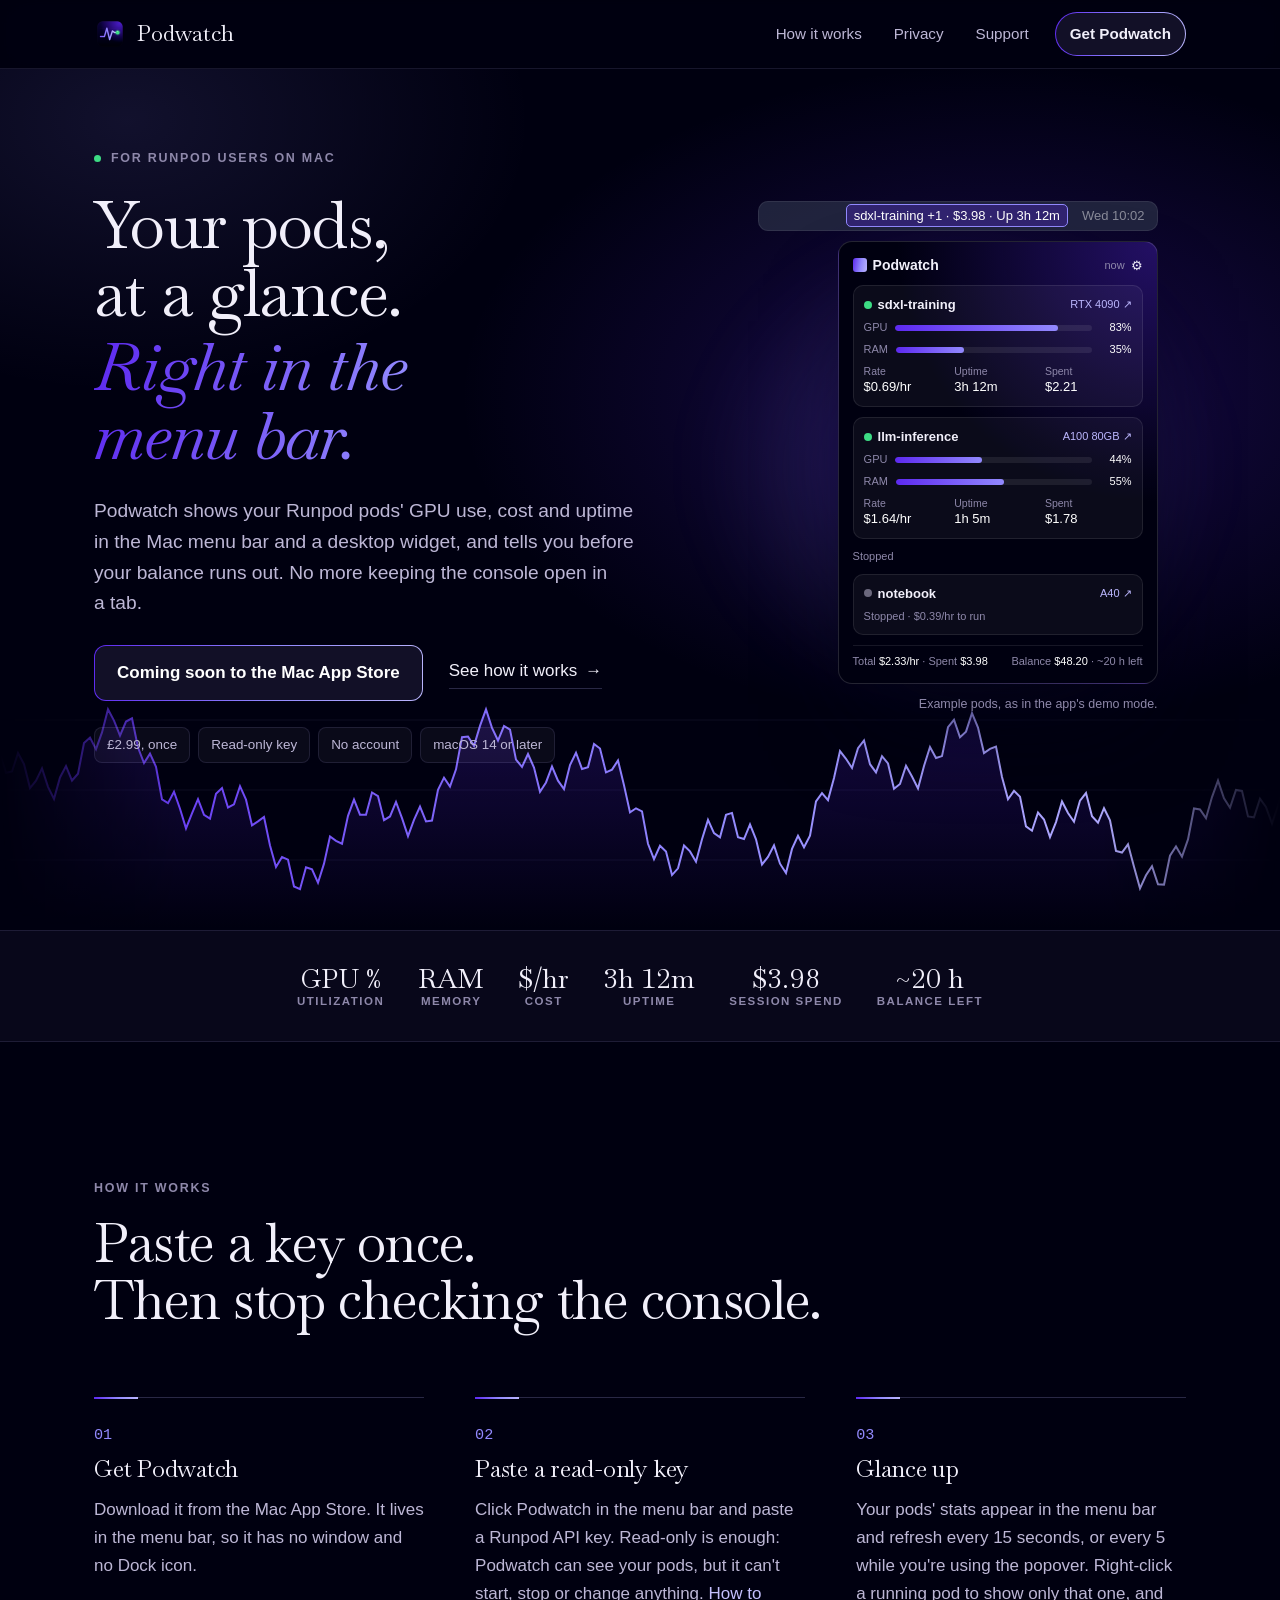
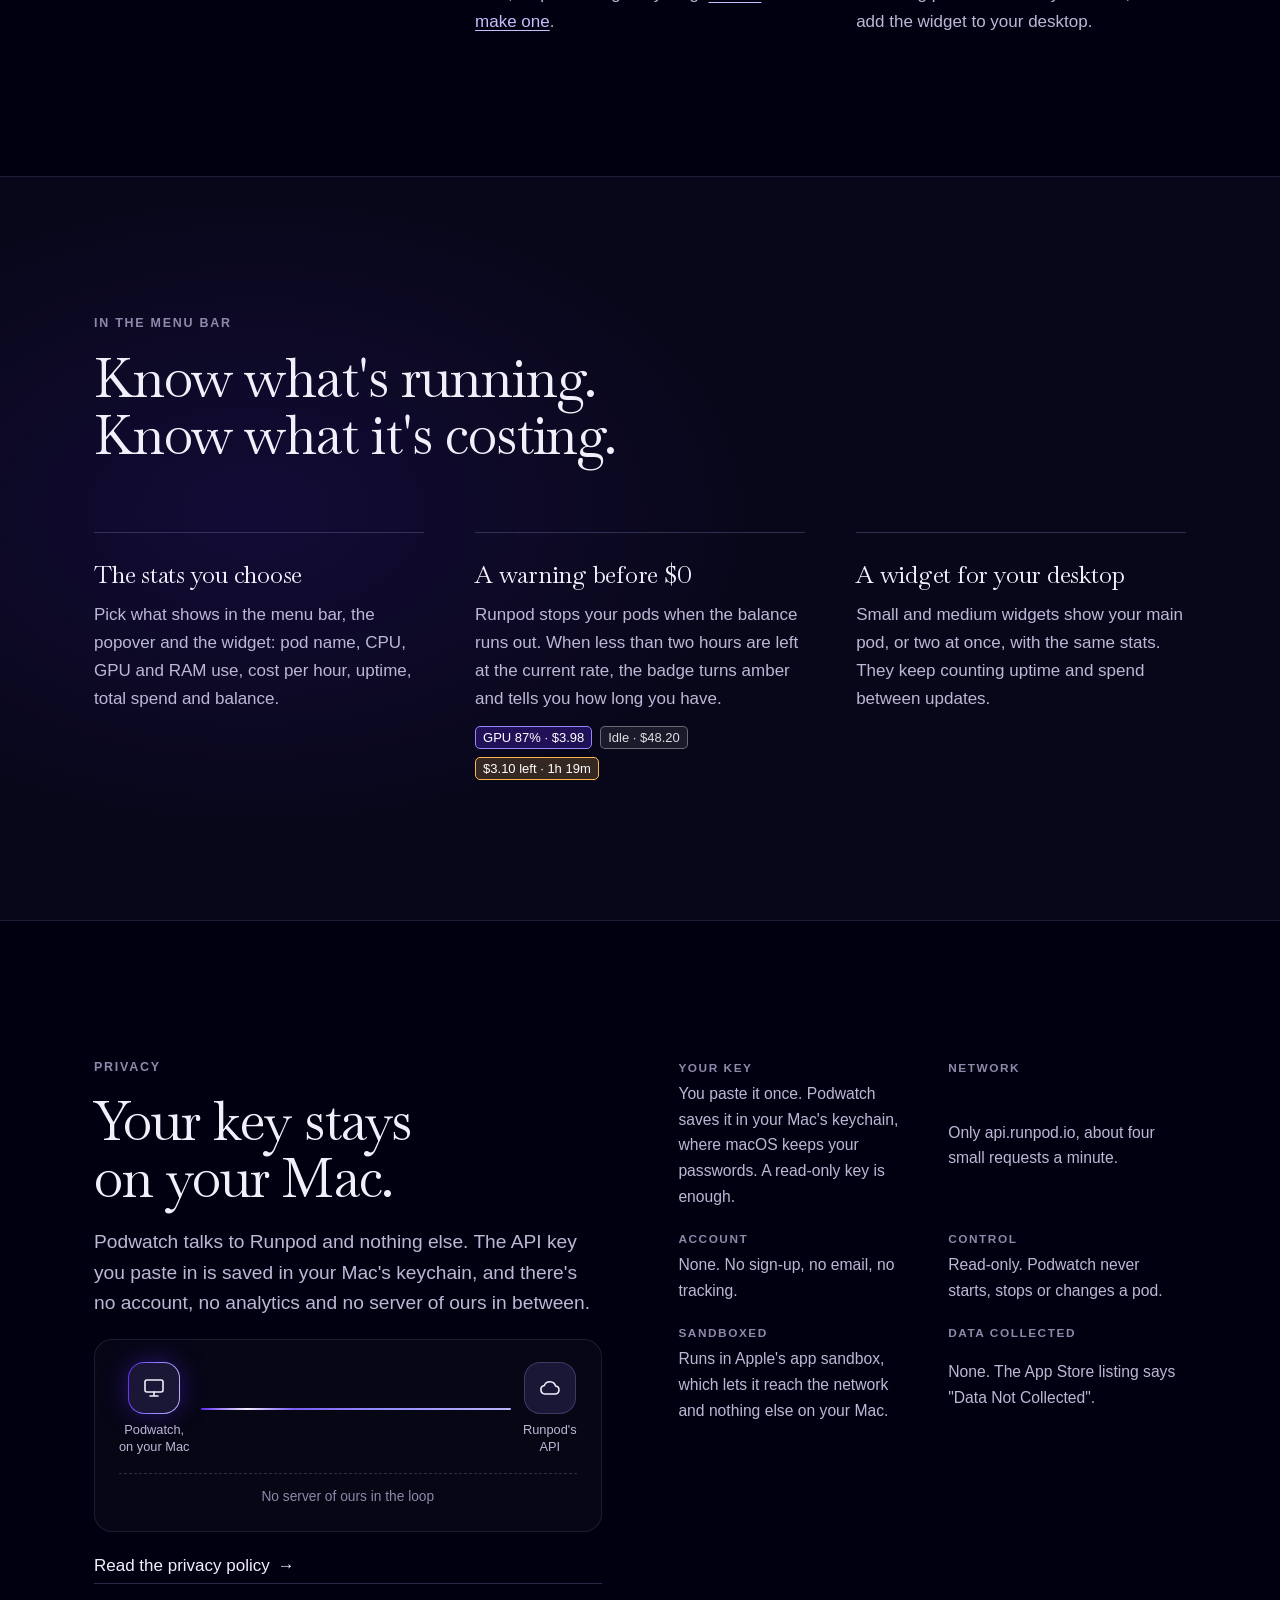
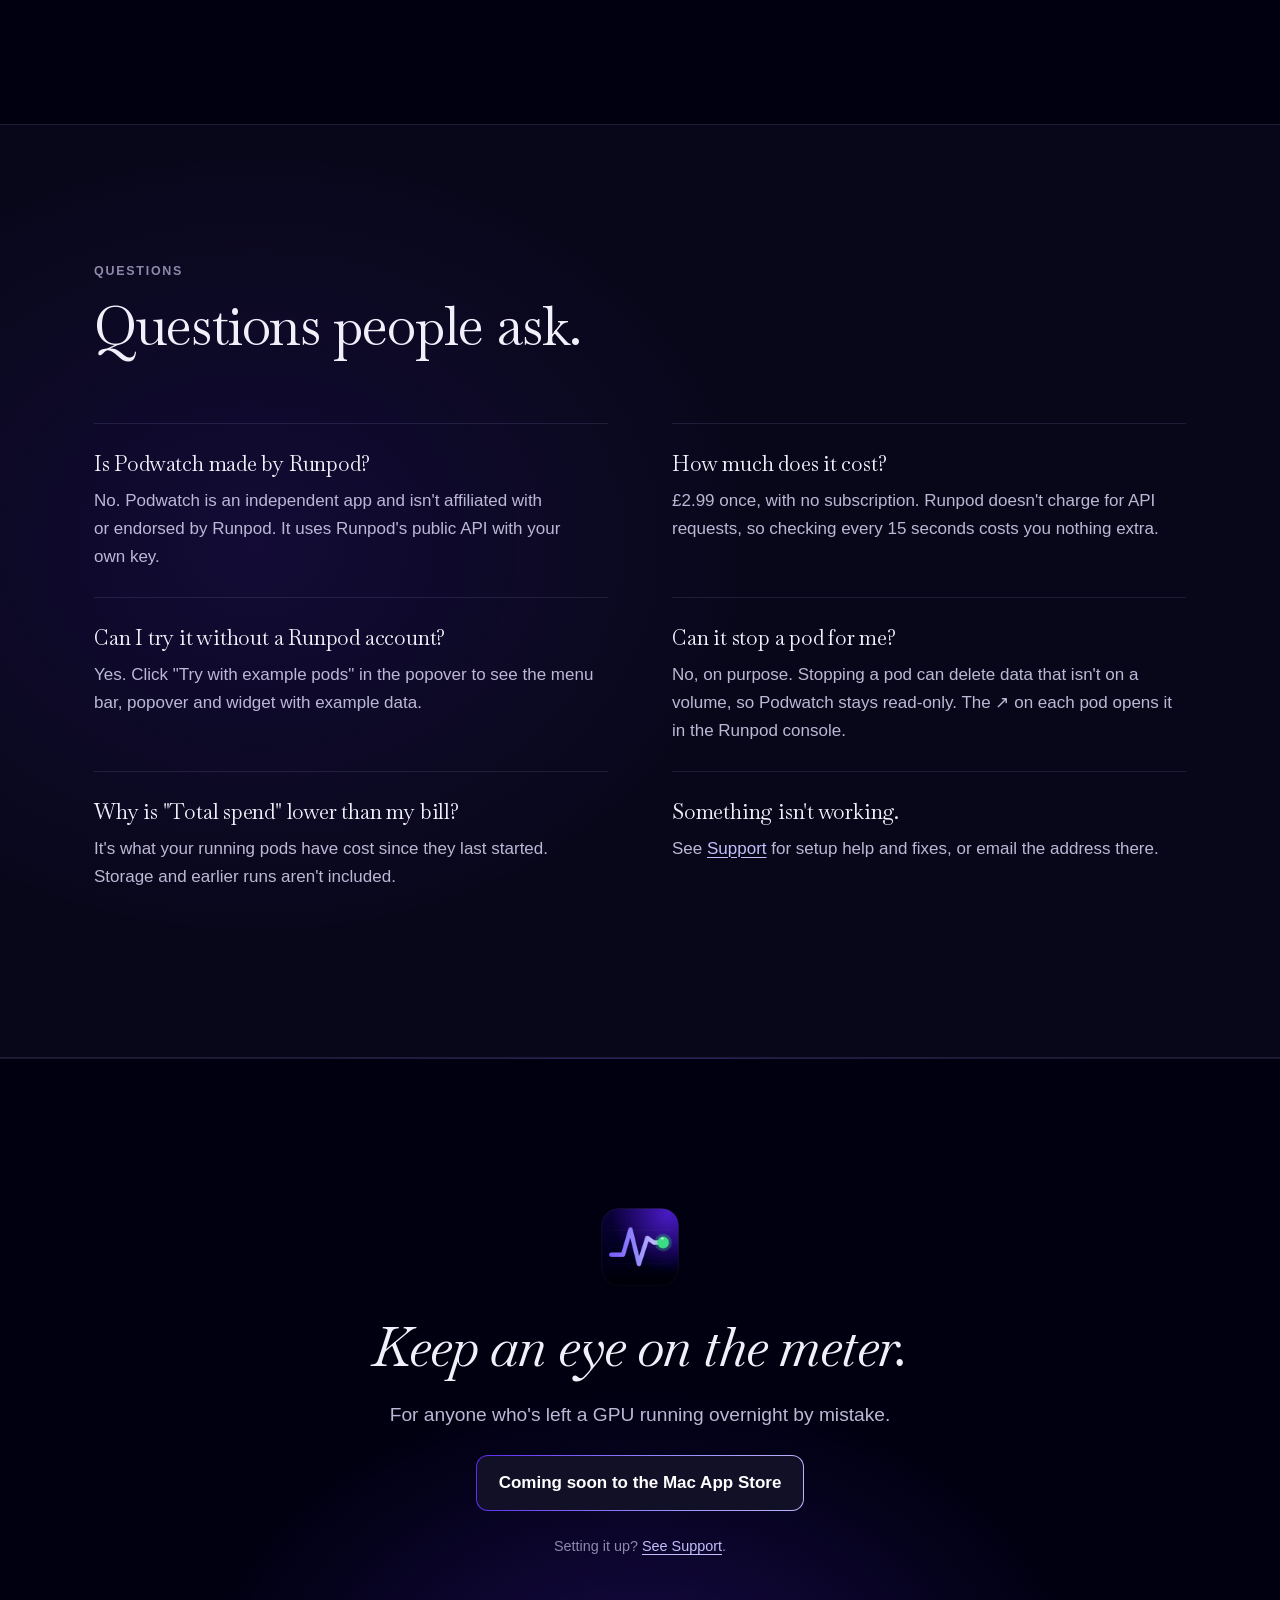
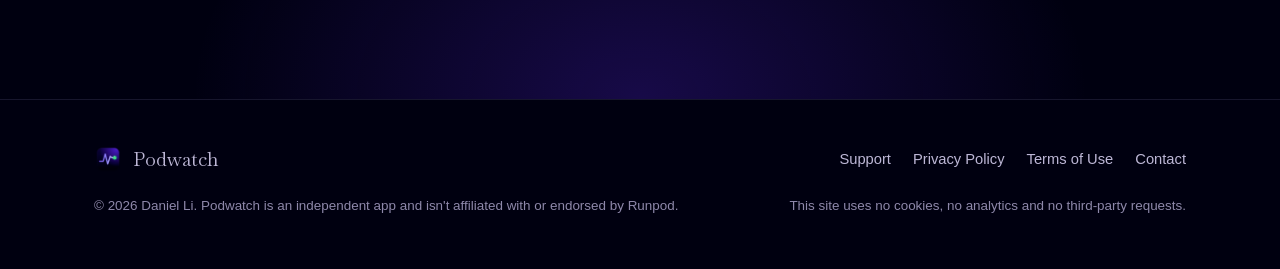
==== commit a713e12c: "Describe CPU, GPU and RAM, live numbers and right-click Co-Authored-By: Claude Opus 5.5 <noreply@ant" ====
--- a/index.html
+++ b/index.html
@@ -73,13 +73,13 @@
           <div class="card">
             <div class="row"><span class="dot"></span><span class="nm">sdxl-training</span><span class="gpu">RTX 4090 ↗</span></div>
             <div class="g">GPU<i><b data-w="87" style="--w:87%"></b></i><em>87%</em></div>
-            <div class="g">VRAM<i><b data-w="71" style="--w:71%"></b></i><em>71%</em></div>
+            <div class="g">RAM<i><b data-w="34" style="--w:34%"></b></i><em>34%</em></div>
             <div class="figs"><div>Rate<b>$0.69/hr</b></div><div>Uptime<b>3h 12m</b></div><div>Spent<b>$2.21</b></div></div>
           </div>
           <div class="card">
             <div class="row"><span class="dot"></span><span class="nm">llm-inference</span><span class="gpu">A100 80GB ↗</span></div>
             <div class="g">GPU<i><b data-w="42" style="--w:42%"></b></i><em>42%</em></div>
-            <div class="g">VRAM<i><b data-w="88" style="--w:88%"></b></i><em>88%</em></div>
+            <div class="g">RAM<i><b data-w="52" style="--w:52%"></b></i><em>52%</em></div>
             <div class="figs"><div>Rate<b>$1.64/hr</b></div><div>Uptime<b>1h 5m</b></div><div>Spent<b>$1.78</b></div></div>
           </div>
           <span class="grp">Stopped</span>
@@ -99,7 +99,7 @@
   <div class="wrap">
     <ul>
       <li><b>GPU %</b><span>Utilization</span></li>
-      <li><b>VRAM</b><span>Memory</span></li>
+      <li><b>RAM</b><span>Memory</span></li>
       <li><b>$/hr</b><span>Cost</span></li>
       <li><b>3h 12m</b><span>Uptime</span></li>
       <li><b>$3.98</b><span>Session spend</span></li>
@@ -125,7 +125,7 @@
       </li>
       <li>
         <h3>Glance up</h3>
-        <p>Your pods' stats appear in the menu bar and refresh every 15 seconds. Click a running pod to show only that one, and add the widget to your desktop.</p>
+        <p>Your pods' stats appear in the menu bar and refresh every 15 seconds, or every 5 while you're using the popover. Right-click a running pod to show only that one, and add the widget to your desktop.</p>
       </li>
     </ol>
   </div>
@@ -140,7 +140,7 @@
     <ul class="features">
       <li>
         <h3>The stats you choose</h3>
-        <p>Pick what shows in the menu bar, the popover and the widget: pod name, GPU and VRAM use, cost per hour, uptime, total spend and balance.</p>
+        <p>Pick what shows in the menu bar, the popover and the widget: pod name, CPU, GPU and RAM use, cost per hour, uptime, total spend and balance.</p>
       </li>
       <li>
         <h3>A warning before $0</h3>
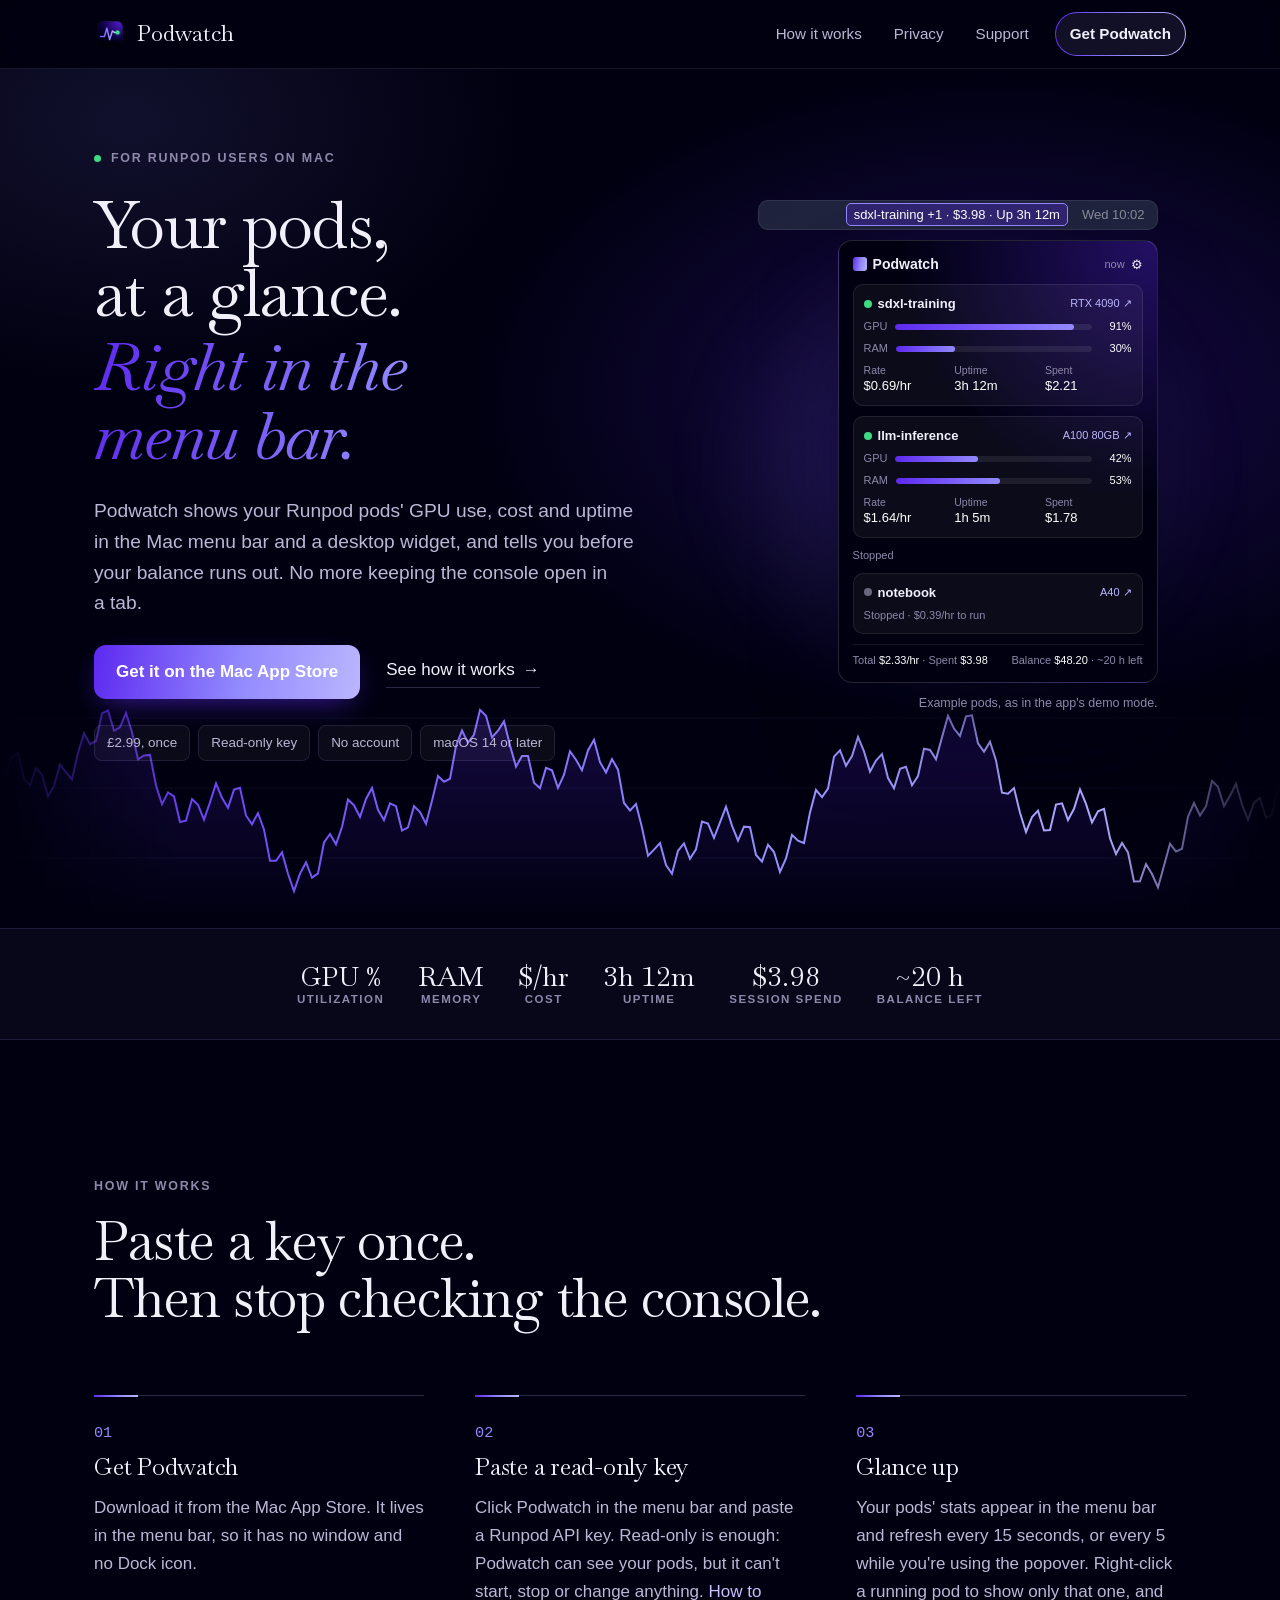
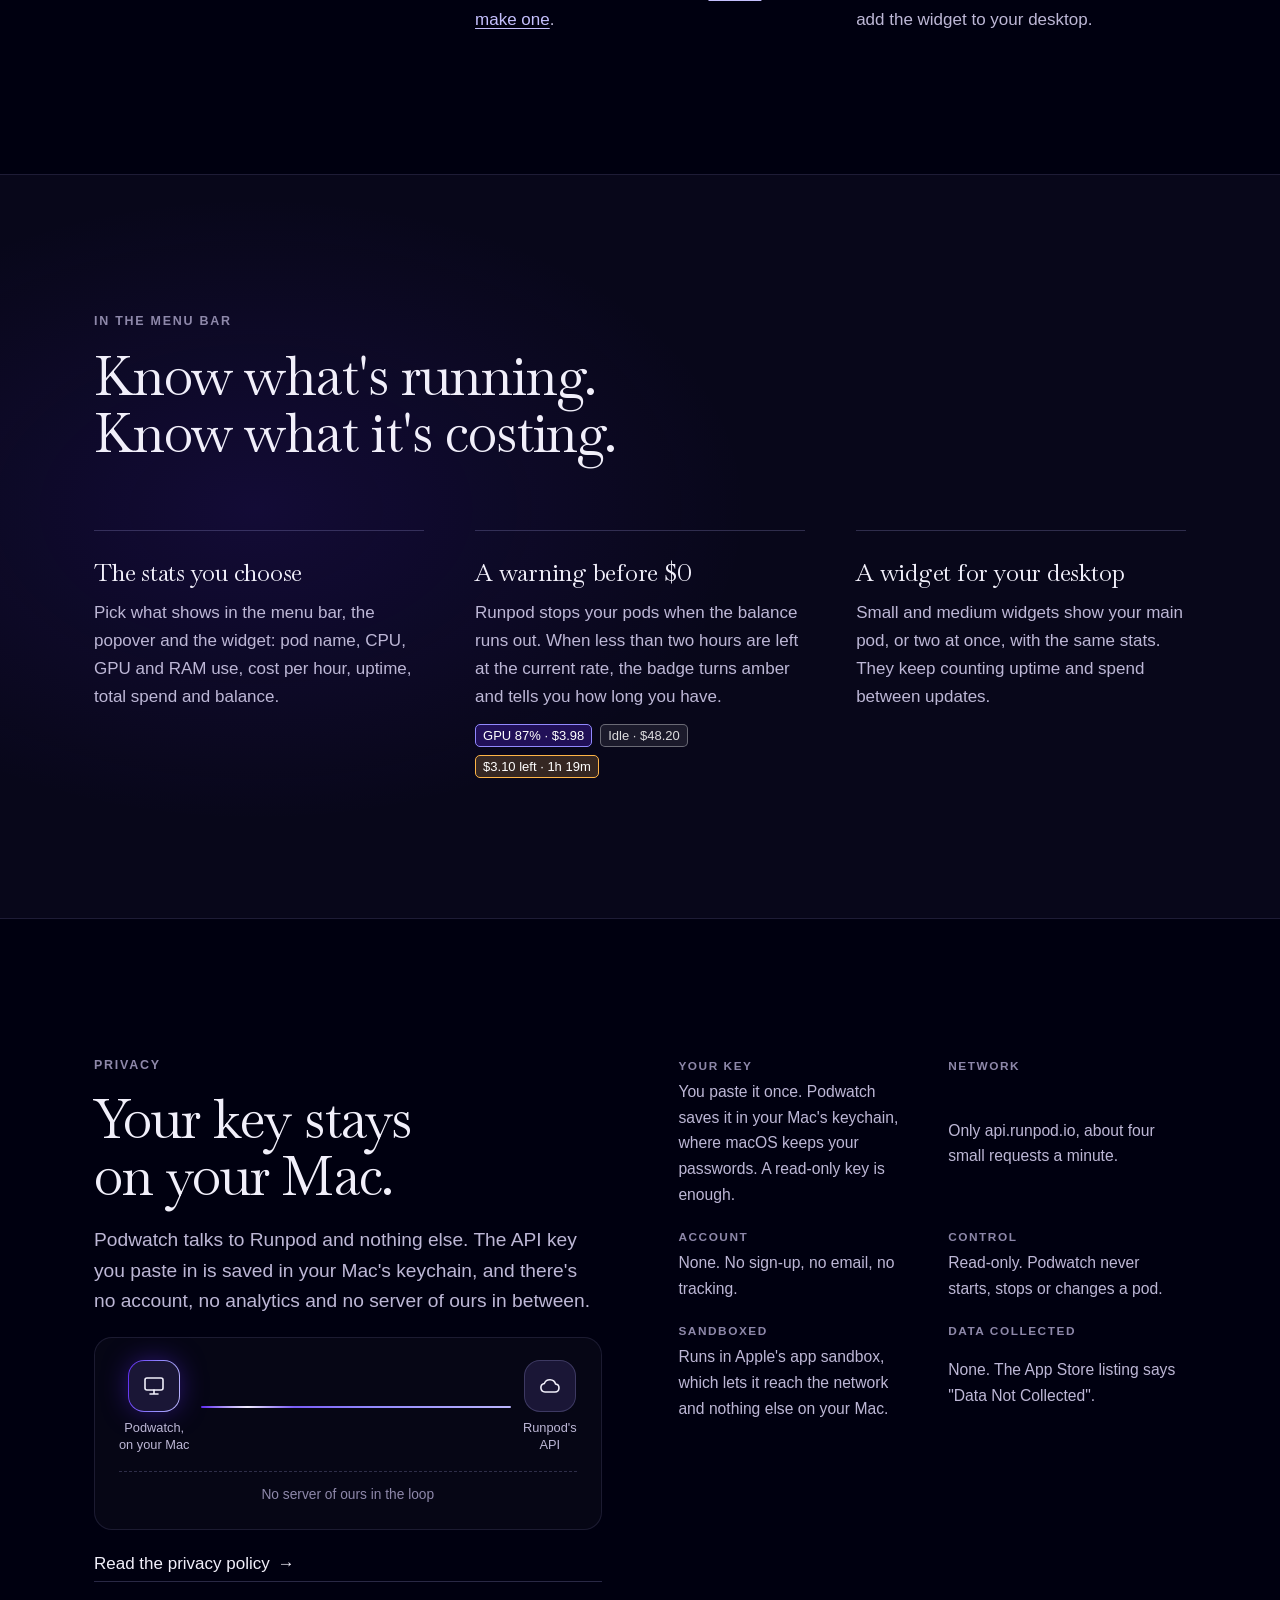
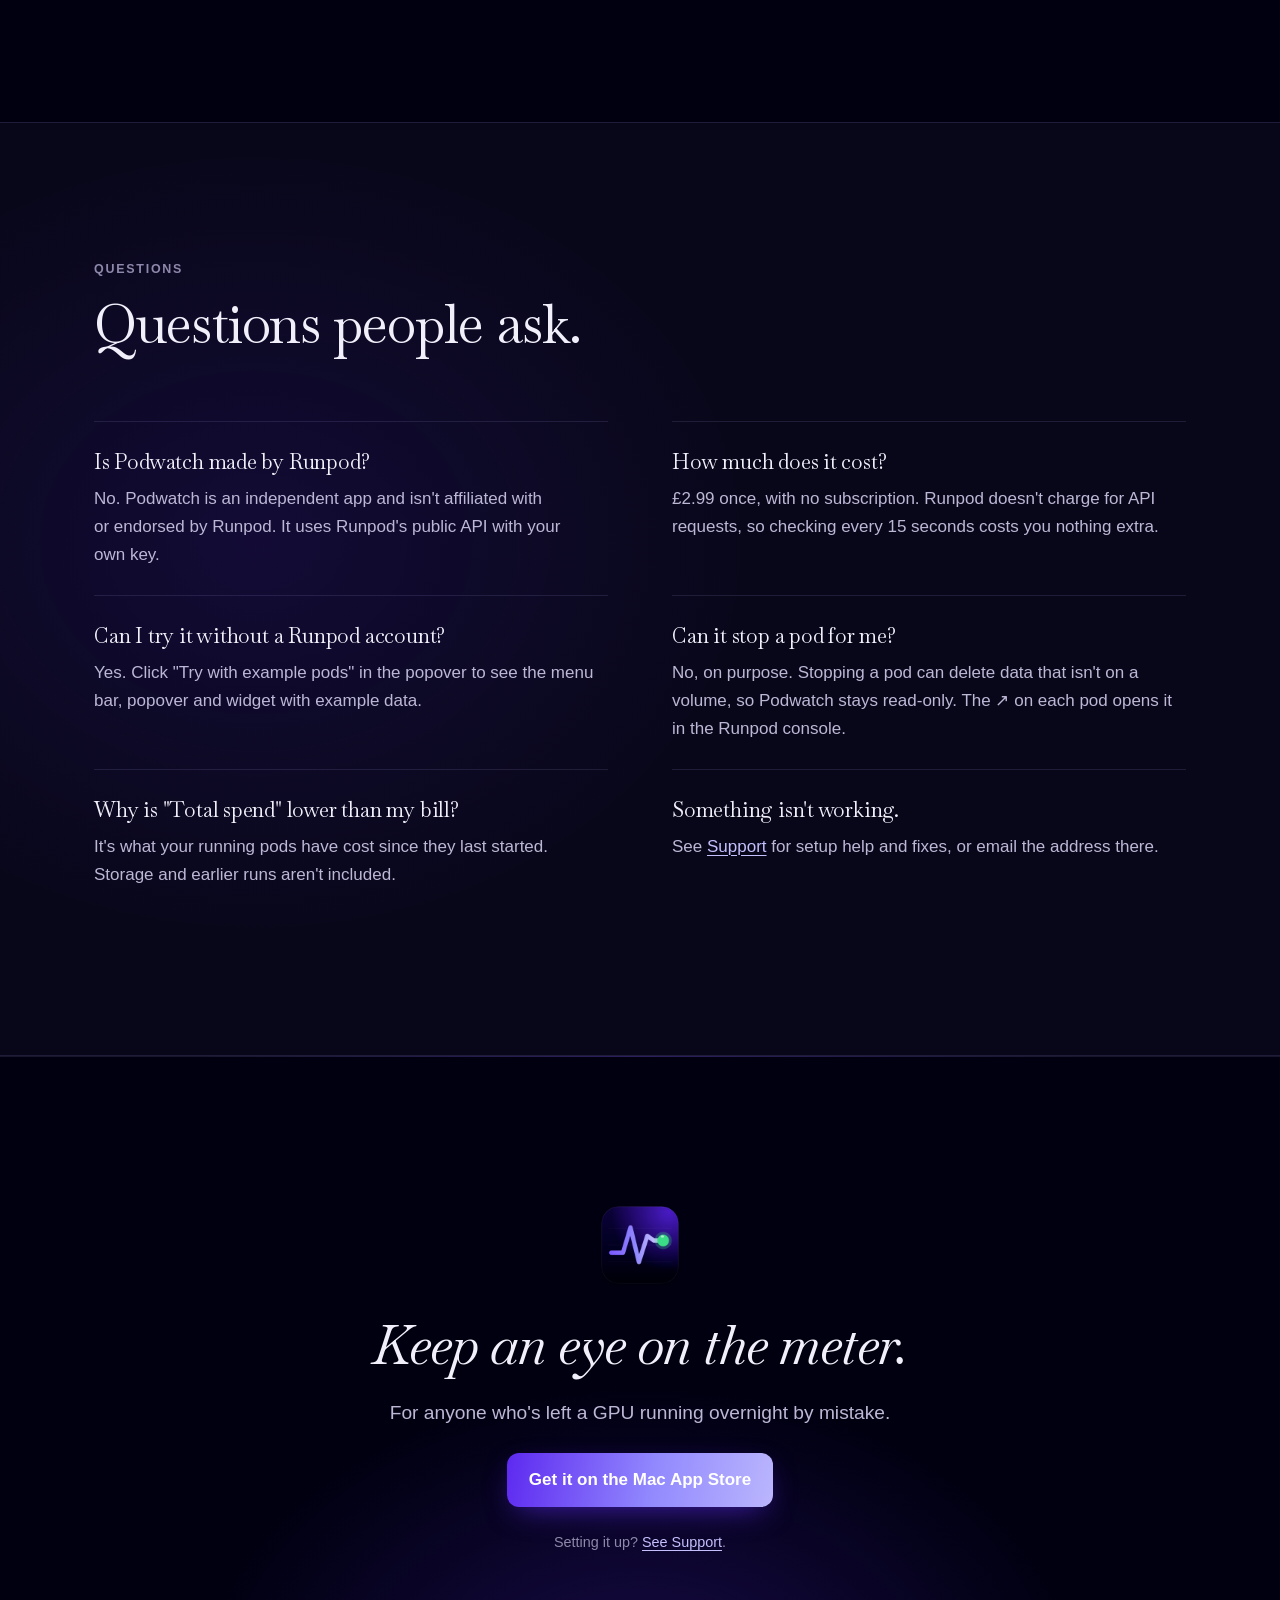
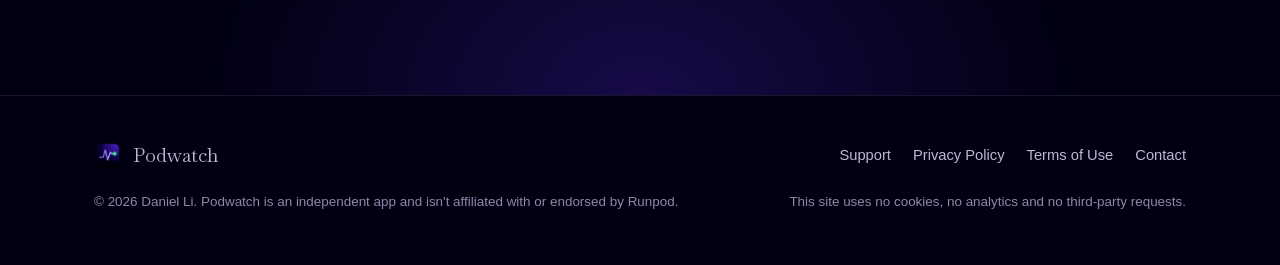
==== commit ab77bd93: "Link to Podwatch on the Mac App Store Co-Authored-By: Claude Opus 5.5 <noreply@anthropic.com>" ====
--- a/index.html
+++ b/index.html
@@ -25,6 +25,7 @@
   "applicationCategory": "DeveloperApplication",
   "operatingSystem": "macOS 14",
   "url": "https://dashing-daniel-li.github.io/podwatch-support/",
+  "downloadUrl": "https://apps.apple.com/app/podwatch-for-runpod/id6830623784",
   "offers": {"@type": "Offer", "price": "2.99", "priceCurrency": "GBP"},
   "author": {"@type": "Person", "name": "Daniel Li"}
 }
@@ -40,8 +41,7 @@
       <a href="./#how">How it works</a>
       <a href="privacy.html">Privacy</a>
       <a href="support.html">Support</a>
-      <!-- Swap for the Mac App Store link once the app is approved. -->
-      <a class="get" href="./#get">Get Podwatch</a>
+      <a class="get" href="https://apps.apple.com/app/podwatch-for-runpod/id6830623784">Get Podwatch</a>
     </nav>
   </div>
 </header>
@@ -56,8 +56,7 @@
       <h1 id="hero-title">Your pods, at a glance. <em class="accent">Right in the menu bar.</em></h1>
       <p class="lede">Podwatch shows your Runpod pods' GPU use, cost and uptime in the Mac menu bar and a desktop widget, and tells you before your balance runs out. No more keeping the console open in a tab.</p>
       <div class="hero-cta" id="get">
-        <!-- Replace with Apple's "Download on the Mac App Store" badge and link once approved. -->
-        <span class="btn soon">Coming soon to the Mac App Store</span>
+        <a class="btn" href="https://apps.apple.com/app/podwatch-for-runpod/id6830623784">Get it on the Mac App Store</a>
         <a class="text-link" href="#how">See how it works <span aria-hidden="true">→</span></a>
       </div>
       <ul class="hero-facts" aria-label="At a glance">
@@ -202,7 +201,7 @@
     <img class="closing-icon" src="assets/icon-256.png" srcset="assets/icon-256.png 1x, assets/icon-512.png 2x" alt="" width="96" height="96" loading="lazy">
     <h2 id="closing-title">Keep an eye on the meter.</h2>
     <p class="lede">For anyone who's left a GPU running overnight by mistake.</p>
-    <span class="btn soon">Coming soon to the Mac App Store</span>
+    <a class="btn" href="https://apps.apple.com/app/podwatch-for-runpod/id6830623784">Get it on the Mac App Store</a>
     <p class="fine">Setting it up? <a href="support.html">See Support</a>.</p>
   </div>
 </section>
--- a/style.css
+++ b/style.css
@@ -96,8 +96,6 @@
 .btn { display: inline-flex; align-items: center; gap: 10px; padding: 13px 22px; border-radius: 12px; background: var(--grad); color: #fff; font-weight: 600; text-decoration: none; box-shadow: 0 10px 30px -10px rgba(93, 41, 240, 0.7); transition: transform 0.25s var(--ease-out); }
 .btn:hover { color: #fff; transform: translateY(-2px); }
 .btn svg { width: 18px; height: 18px; }
-.btn.soon { background: linear-gradient(var(--ink-2), var(--ink-2)) padding-box, var(--grad) border-box; border: 1px solid transparent; box-shadow: none; cursor: default; }
-.btn.soon:hover { transform: none; }
 .text-link { display: inline-flex; gap: 8px; color: var(--text); font-weight: 500; text-decoration: none; border-bottom: 1px solid var(--line-strong); padding-bottom: 3px; }
 .text-link:hover { color: var(--text); border-color: var(--violet); }
 
